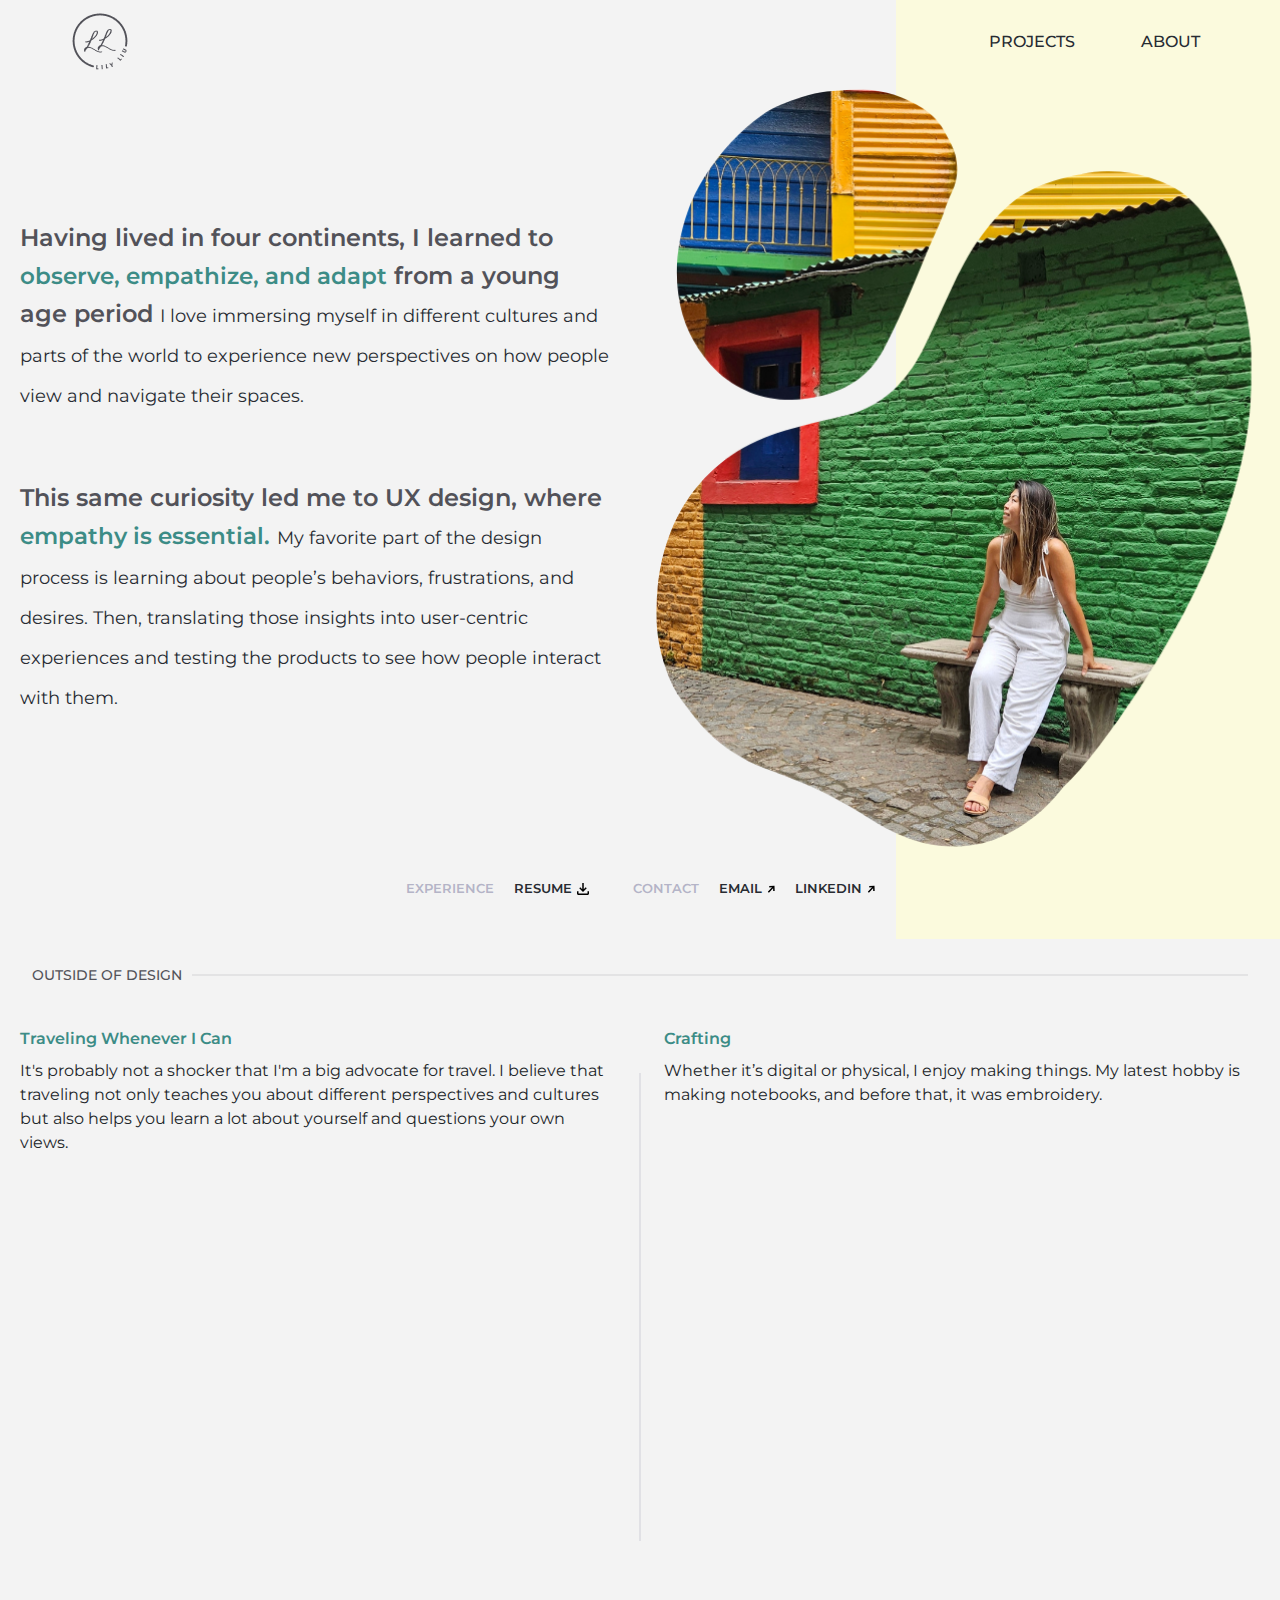
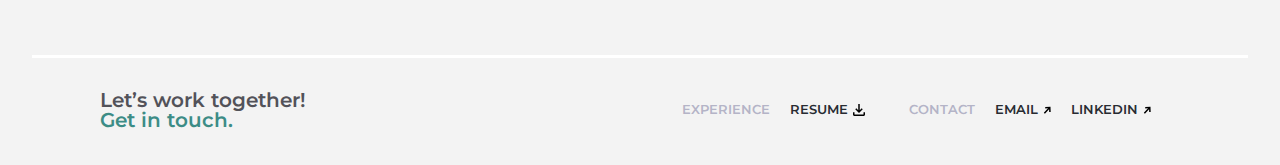
==== about.html @ 5bc1d9e1 "init" ====
<!DOCTYPE html>
<html lang="en">
<head>
    <meta charset="UTF-8">
    <meta name="viewport" content="width=device-width, initial-scale=1.0">
    <!-- bootstrap -->
    <link rel="stylesheet" href="css/bootstrap.min.css">
    <!-- font awesome -->
    <link rel="stylesheet" href="https://cdnjs.cloudflare.com/ajax/libs/font-awesome/6.5.1/css/all.min.css">
    <!-- magnific popup -->
     <link rel="stylesheet" href="css/magnific-popup.css">
     <!-- animate css -->
     <link rel="stylesheet" href="css/animate.min.css">
    <!-- custom css -->
    <link rel="stylesheet" href="css/custom.css">
    <!-- media query css -->
    <link rel="stylesheet" href="css/media.css">
    <title>Savana - About Me</title>
</head>
<body>
    <!-- header -->
   <header id="abhd">
    <!-- navbar -->
    <nav class="navbar navbar-expand-md">
     <div class="container">
       <a class="navbar-brand" href="index.html"><img src="imgs/logo.png" alt="logo"></a>
       <button class="navbar-toggler" type="button" data-bs-toggle="collapse" data-bs-target="#navbarSupportedContent" aria-controls="navbarSupportedContent" aria-expanded="false" aria-label="Toggle navigation">
        <div id="nav-icon1">
          <span></span>
          <span></span>
          <span></span>
      </div>
       </button>
       <div class="collapse navbar-collapse" id="navbarSupportedContent">
         <ul class="navbar-nav">
           <li class="nav-item">
             <a class="nav-link" href="index.html">projects</a>
           </li>
           <li class="nav-item">
             <a class="nav-link" href="about.html">About</a>
           </li>
         </ul>
       </div>
     </div>
   </nav>
  <!-- end navbar -->

  <!-- about banner -->
   <div class="about-banner">
      <div class="container-fluid">
        <div class="row">
          <div class="col-md-6 order-lg-last order-md-last">
            <div class="content">
                <img src="imgs/about/1.png" alt="" class="wow animate__backInRight" data-wow-duration="2s">
            </div>
        </div>
            <div class="col-md-6 order-lg-first order-md-first">
                <div class="content">
                    <div class="box">
                        <h5>Having lived in four continents, I learned to <span style="color: rgba(60, 140, 134, 1);">observe, empathize, and adapt</span> from a young age period <small>I love immersing myself in different cultures and parts of the world to experience new perspectives on how people view and navigate their spaces.</small></h5>
                    </div>
                    <div class="box">
                        <h5>This same curiosity led me to UX design, where <span>empathy is essential.</span> <small>My favorite part of the design process is learning about people’s behaviors, frustrations, and desires. Then, translating those insights into user-centric experiences and testing the products to see how people interact with them.</small></h5>
                    </div>
                </div>
            </div>
          </div>
      </div>
   </div>
  <!-- end about banner -->
  <ul class="menu-bottom">
    <li class="li"><a href="#">experience</a></li>
    <li class="li"> <a href="resume/Resume.pdf" download=""> resume <img src="imgs/home/icon.svg" alt=""></a></li>
    <li class="li"><a href="#">contact</a></li>
    <li class="li"><a href="mailto:designsbylilyliu@gmail.com">email <img class="icon2" src="imgs/home/icon2.svg" alt=""></a></li>
    <li class="li"><a href="https://www.linkedin.com/in/lily-liu-45ab15120/">linkedin <img class="icon2" src="imgs/home/icon2.svg" alt=""></a></li>
  </ul>
</header>
<!-- end header -->



 <!-- headline -->
 <div class="headline">
    <div class="container-fluid">
        <div class="content">
          <h5>OUTSIDE OF DESIGN</h5>
          <hr>
        </div>
    </div>
   </div>
  <!-- end headline -->

  <!-- outside -->
   <section class="outside">
    <span class="line"></span>
    <div class="container-fluid">
        <div class="row gx-5">
            <div class="col-md-6">
                <!-- content -->
                <div class="content">
                   <p><span>Traveling Whenever I Can</span> It's probably not a shocker that I'm a big advocate for travel. I believe that traveling not only teaches you about different perspectives and cultures but also helps you learn a lot about yourself and questions your own views. </p>
                   <div class="row g-0">
                    <div class="col-6">
                       <img src="imgs/about/2.png" alt="" class="wow animate__zoomIn" data-wow-duration="2.5s"> 
                    </div>
                    <div class="col-6">
                        <img src="imgs/about/3.png" alt="" class="wow animate__zoomIn" data-wow-duration="2.7s">
                        <img src="imgs/about/4.png" alt="" class="wow animate__zoomIn" data-wow-duration="2.9s">
                    </div>
                   </div>
                </div>
                <!-- end content -->
            </div>
            <div class="col-md-6">
                <!-- content -->
                <div class="content">
                    <p><span>Crafting</span> Whether it’s digital or physical, I enjoy making things. My latest hobby is making notebooks, and before that, it was embroidery. </p>
                    <div class="row g-0">
                     <div class="col-6">
                        <img src="imgs/about/5.png" alt="" class="wow animate__zoomIn" data-wow-duration="3.1s">
                     </div>
                     <div class="col-6">
                         <img src="imgs/about/6.png" alt="" class="wow animate__zoomIn" data-wow-duration="3.3s">
                     </div>
                    </div>
                 </div>
                 <!-- end content -->
            </div>
        </div>
    </div>
   </section>
  <!-- end outside -->

  <!-- footer -->
  <footer class="footer">
    <div class="container">
       <div class="row">
        <div class="col-lg-6 col-md-4 col-8">
           <!-- footer widget -->
            <div class="footer-widget">
               <h5>Let’s work together! <br> <a href="#">Get in touch.</a></h5>
            </div>
           <!-- end footer widget -->
        </div>
        <div class="col-lg-6 col-md-8 col-4">
          <!-- footer widget -->
          <ul class="menu-bottom">
            <li class="li"><a href="#">experience</a></li>
            <li class="li"> <a href="resume/Resume.pdf" download> resume <img src="imgs/home/icon.svg" alt=""></a></li>
            <li class="li"><a href="#">contact</a></li>
            <li class="li"><a href="mailto:designsbylilyliu@gmail.com">email <img class="icon2" src="imgs/home/icon2.svg" alt=""></a></li>
            <li class="li"><a href="https://www.linkedin.com/in/lily-liu-45ab15120/">linkedin <img class="icon2" src="imgs/home/icon2.svg" alt=""></a></li>
          </ul>
          <!-- end footer widget -->
        </div>
       </div>
    </div>
   </footer>
  <!-- end footer -->
 


<!-- jquery -->
<script src="js/jquery.min.js"></script>
<!-- bootstrap js -->
<script src="js/bootstrap.bundle.min.js"></script>
<!-- magnific popup -->
 <script src="js/magnific-popup.js"></script>
 <!-- wow js -->
  <script src="js/wow.js"></script>
<!-- custom js -->
<script src="js/custom.js"></script>    
</body>
</html>
---- css/custom.css ----
@import url('https://fonts.googleapis.com/css2?family=Montserrat:ital,wght@0,100..900;1,100..900&display=swap');


/* css vars */
:root{
    --primary-color: #272B32;
    --secondery-text: #525259;
    --primary-heading-color : #3C8C86;
    --dark-color: #000;
    --pure-white: #fff;
}

body{
    font-family: "Montserrat", sans-serif;
    background: #F3F3F3;
}
section{
    position: relative;
}
img{
    max-width: 100%;
    height: auto;
}
ul{
    list-style: none;
    padding: 0;
    margin: 0;
}
button{
    outline: none;
}
input:focus,
button:focus{
    box-shadow: none !important;
    outline: none !important;
}
.container{
    max-width: 1160px;
}

.container-fluid{
    max-width: 95%;
    padding: 0 20px !important;
}







/* header */
.header {
    position: relative;
    overflow: hidden;
    background: #FBF9DD;
    padding: 15px 0;
    z-index: 2;
}
.header::before{
    content: '';
    position: absolute;
    top: 0;
    right: 0;
    width: 100%;
    max-width: 77%;
    height: 100%;
    background: url('../imgs/home/banner-bg.png');
    background-size: contain;
    background-repeat: repeat;
    z-index: -2;
}
.fixed-top {
    background: #F3F3F3;
    transition: linear .5s;
    padding: 0;
    box-shadow: 0px 0px 10px #00000060;
}
.navbar-nav {
    margin-left: auto;
    margin-right: inherit !important;
}
.nav-item {
    padding-left: 50px;
}
.nav-link {
    text-transform: uppercase;
    font-size: 16px;
    font-weight: 500;
    color: var(--primary-color);
    transition: linear .3s;
}
.nav-link:hover{
    transform: scale(1.1);
    color: #3C8C86;
}
.fixed-top .nav-link {
    font-size: 18px;
}
/* end header */



/* banner */
.banner {
    padding: 45px 0;
    padding-bottom: 10px;
}
.banner .row{
    align-items: center;
}
.banner .content {
    margin: 20px 0;
}
.banner .content h3 {
    font-size: 40px;
    font-weight: 900;
    color: #6D6D78;
    letter-spacing: 4px;
    line-height: 62px;
    word-spacing: 0px;
    margin: 0;
    padding-left: 2em;
}
.banner .content h3 span {
    color: #3C8C86;
  }

.menu-bottom {
    display: flex;
    justify-content: center;
    margin-top: 4.5em;
}
.menu-bottom li {
    margin: 10px;
}
.menu-bottom li:nth-child(3){
    padding-left: 1.5em;
}
.menu-bottom li a {
    font-size: 13px;
    text-transform: uppercase;
    color: var(--primary-color);
    font-weight: 600;
    text-decoration: none;
    display: flex;
    align-items: center;
    transition: linear .3s;
}
.menu-bottom li a:hover{
    transform: scale(1.1);
}
.menu-bottom li:first-child a,
.menu-bottom li:nth-child(3) a{
    color: #B4B4C7;
}
.menu-bottom li img{
    width: 12px;
    margin-left: 5px;
}
.menu-bottom li a .icon2{
    width: 8px;
}
/* end banner */


/* headline */
.headline {
    background: #F3F3F3;
    padding-top: 24px;
}
.headline .container-fluid {
    position: relative;
    max-width: 95%;
    padding: 0 !important;
    z-index: 2;
}
.headline h5 {
    font-size: 14px;
    text-transform: uppercase;
    color: #525259;
    font-weight: 500;
    margin: 0;
    background: #F3F3F3;
    display: inline-block;
    padding-right: 10px;
}
.headline hr {
    position: absolute;
    top: 11px;
    left: 0;
    width: 100%;
    height: 2px;
    z-index: -2;
    border: none;
    background: #B3B3B6;
    padding: 0;
    margin: 0;
}



/* widget home */
.home_widgets {
    background: #F3F3F3;
    padding: 0;
}
.wrapper {
    width: 100%;
    max-width: 960px;
    margin: auto;
}
.home_widgets .widget_single {
    background: var(--pure-white);
    border-radius: 10px;
    overflow: hidden;
    margin: 20px 0;
    border: 1px solid #1d1c1c45;
  }
.home_widgets .widget_single .row{
    align-items: center;
}
.home_widgets .widget_single .thubmnail {
    max-width: 100%;
    overflow: hidden;
}
.home_widgets .widget_single .thubmnail img {
    transition: linear .4s;
    width: 100%;
}
.home_widgets .widget_single .thubmnail img:hover{
    transform: scale(1.1);
}
.home_widgets .widget_single .content {
    padding: 20px;
}
.home_widgets .widget_single .content h3 {
    font-size: 24px;
    color: #525259;
    font-weight: 500;
}
.home_widgets .widget_single .content ul {
    display: flex;
    align-items: center;
    margin-bottom: 10px;
}
.home_widgets .widget_single .content ul li a {
    background: #D5E5E3;
    margin-right: 7px;
    padding: 3px 12px;
    display: block;
    text-decoration: none;
    font-size: 12px;
    color: #6D6D78;
    font-weight: 500;
    text-transform: uppercase;
    border-radius: 15px;
    cursor: auto;
    transition: .3s;
}

.home_widgets .widget_single .content p {
    font-size: 14pt;
    line-height: 24px;
    color: var(--primary-color);
    word-spacing: 3px;
    margin-bottom: 24px;
}
.home_widgets .widget_single .widget_btn {
    font-size: 12px;
    text-transform: uppercase;
    color: var(--secondery-text);
    text-decoration: none;
    font-weight: 500;
    transition: .3s;
}
.home_widgets .widget_single .widget_btn:hover{
    transform: scale(1.1);
    color: #3C8C86;
}
/* end widget home */



/* testimonials */
.testimonials {
    background: #F3F3F3;
    padding: 10px 0;
}
.testimonials .line {
    position: absolute;
    top: 48%;
    left: 49.5%;
    transform: translate(-50%,-50%);
    width: 1px;
    height: 70%;
    background: #CFCFD8;
}
.testimonials .content {
    margin: 20px 0;
}
.testimonials .content p {
    font-size: 17px;
    line-height: 28px;
    color: var(--primary-color);
}
.testimonials .brand {
    display: flex;
    align-items: center;
}
.testimonials .brand img {
    width: 50px;
}
.testimonials .brand h6 {
    margin: 0;
    font-size: 12px;
    font-weight: 700;
    color: #15202B;
    padding-left: 10px;
}
/* end testimonials */



/* footer */
.footer {
    position: relative;
    background: #F3F3F3;
    z-index: 2;
}
.footer::before{
    content: '';
    position: absolute;
    top: 0;
    left: 50%;
    transform: translateX(-50%);
    width: 100%;
    max-width: 95%;
    height: 3px;
    background-color: var(--pure-white);
    z-index: -2;
}
.footer .container {
    padding: 20px 40px;
}
.footer .row {
    align-items: center;
}
.footer .footer-widget {
    margin: 15px 0;
}
.footer h5 {
    margin: 0;
    color: var(--secondery-text);
    font-size: 20px;
    line-height: 20px;
    font-weight: 600;
}
.footer h5 a {
    text-decoration: none;
    color: var(--primary-heading-color);
}
.footer .menu-bottom{
    margin-top: 0;
}
/* end footer */





/* battle hero */
.battle_hero {
    overflow: hidden;
    background: #FCFCFC;
}
.battle_hero .row {
    align-items: center;
}
.battle_hero .thumbnail {
    overflow: hidden;
}
.battle_hero .thumbnail img {
    width: 100%;
    transition: linear .3s;
}
.battle_hero .content {
    padding: 24px;
}
.battle_hero .content h4 {
    font-size: 28px;
    font-weight: 500;
    color: #525259;
    margin-bottom: 20px;
}
.battle_hero .content p {
    font-size: 14pt;
    color: #272B32;
    line-height: 18pt;
    margin-bottom: 7px;
}
.battle_hero .content span {
    font-size: 12px;
    line-height: 16px !important;
    display: block;
    font-style: italic;
    color: #525259;
}
.battle_hero .content h6 {
    font-size: 12px;
    color: #525259;
    margin-top: 20px;
    font-weight: 400;
}
.battle_hero .content ul {
    display: flex;
}
.battle_hero .content ul li {
    background: #D5E5E3;
    margin-right: 7px;
    padding: 3px 12px;
    display: block;
    text-decoration: none;
    font-size: 11px;
    color: #6D6D78;
    font-weight: 500;
    text-transform: uppercase;
    border-radius: 15px;
    transition: .3s;
}
.f-right{
    float: right;
}
.battle_hero .content .buttons {
    margin-top: 40px;
    max-width: 250px;
    text-align: center;
}
.battle_hero .content .buttons .btn-primary {
    background: #3C8C86;
    border: 2px solid #3C8C86;
    color: #fff;
    font-size: 16px;
    text-decoration: none;
    text-transform: capitalize;
    width: 100%;
    display: block;
    height: 40px;
    text-align: center;
    line-height: 39px;
    border-radius: 20px;
    box-shadow: 0px 0px 5px rgba(0, 0, 0, 0.48);
    margin-bottom: 13px;
    transition: .4s;
  }
  .battle_hero .content .buttons .btn-primary:hover{
    color: #000;
    background: #D5E1DC;
    border: 2px solid #3B8982;
  }
  .battle_hero .content .buttons .btn-sec {
    font-size: 12px;
    color: rgb(60, 140, 134);
    font-weight: 500;
    transition: .3s;
  }
  .battle_hero .content .buttons .btn-sec:hover{
    color: #000;
  }
/* end battle hero */



.project-chart {
    padding: 40px 0;
}
.project-chart img {
    width: 100%;
}

.sdpod {
    width: 100%;
    margin-top: -50px;
}



/* project goals */
.project_goals {
    padding-bottom: 0px;
}
.project_goals h4 {
    font-size: 14px;
    color: var(--secondery-text);
    font-weight: 500;
    text-transform: uppercase;
    margin-bottom: 2em;
}
.project_goals .content {
    margin: 20px 0;
    position: relative;
}
.project_goals .content h1 {
    position: absolute;
    font-size: 96px;
    color: rgba(254, 252, 213, 0.5);
    font-weight: 700;
    z-index: -2;
    top: -5px;
    line-height: 23px;
}
.project_goals .content h5 {
    font-size: 16px;
    font-weight: 500;
    color: rgb(60, 140, 134);
}
.project_goals .content p {
    line-height: 24px;
    color: #525259;
    font-size: 16px;
}
/* end project goals */



/* discovery */
.discovery {
    padding: 0;
    padding-bottom: 0;
}
.discovery .container-fluid {
    max-width: 1350px;
}
.discovery .row {
    align-items: center;
}
.discovery .content {
    margin: 15px 0;
}
.discovery .content p {
    font-size: 16px;
    line-height: 24px;
    color: rgb(39, 43, 50);
    margin-bottom: 12px;
}
.discovery .content p span {
    display: block;
    color: rgb(60, 140, 134);
    margin-bottom: 5px;
}
/* end discovery */



/* design features */
.design-features {
    padding: 24px 0;
}
.design-features .container-fluid {
    max-width: 1350px;
}
.design-features .row {
    align-items: center;
}
.design-features .content{
    position: relative;
}
.design-features .content h1 {
    position: absolute;
    font-size: 96px;
    color: rgba(254, 252, 213, 0.5);
    font-weight: 700;
    z-index: -2;
    top: -5px;
    line-height: 23px;
}
.design-features p {
    font-size: 16px;
    line-height: 24px;
    color: #525259;
}
.design-features .content p span {
    display: block;
    color: rgb(60, 140, 134);
    margin-bottom: 5px;
}
.design-features .thumbnail {
    overflow: hidden;
    position: relative;
}
.design-features .thumbnail .row{
    align-items: flex-start;
}
.design-features .thumbnail img{
    width: 100%;
}

/* end design features */



/* flow logic */
.flow-logic {
    padding: 24px 0;
}
.flow-logic .container-fluid {
    max-width: 95%;
}
.flow-logic .content .box {
    max-width: 1350px;
    margin: auto;
}
.flow-logic .content p span {
    display: block;
    color: rgb(60, 140, 134);
    margin-bottom: 5px;
}
.flow-logic .content ol {
    padding: 0;
      padding-left: 0px;
    margin: 0;
    padding-left: 20px;
    max-width: 952px;
}
.flow-logic .content ol li {
    margin-top: 10px;
}
.flow-gallery {
    padding-top: 30px;
}
.flow-logic .content .image img {
    width: 100%;
}
/* end flow logic */







.dfk12 {
    width: 100%;
    margin-top: -15px;
}

.ch-content {
    padding: 24px 0;
}
.ch-content .container-fluid {
    max-width: 95%;
}
.ch-content p span {
    display: block;
    color: rgb(60, 140, 134);
}
.ch-gallery .content ol {
    padding-left: 45px;
}
.ch-content ol li {
    font-size: 15px;
    margin: 10px 0;
}
.ch-gallery .content p {
    padding: 0px 30px;
    font-size: 15px;
}


.outcome {
    padding-top: 30px;
}
.outcome .container-fluid {
    max-width: 95%;
}




.more-projects {
    padding: 24px 0;
    padding-top: 0;
}
.more-projects .custom-col {
    width: 38%;
}
.more-projects .container-fluid {
    max-width: 95%;
}
.more-projects .content {
    margin: 20px 0;
    background: #fff;
    border-radius: 10px;
    border: 1px solid #cecece;
    display: flex;
    align-items: center;
    gap: 20px;
    justify-content: space-around;
  }
  .more-projects .content .text-content {
    width: 60%;
    padding: 12px;
      padding-left: 12px;
    padding-left: 0;
 }
.more-projects .content .thumbnail {
    overflow: hidden;
}
.more-projects .content .thumbnail img {
    transition: linear .4s;
    width: 100%;
}
.more-projects .content .thumbnail:hover img{
    transform: scale(1.1);
}
.more-projects .content .content {
    margin: 0;
    border: none;
    padding: 10px;
}
.more-projects .content h6 {
    font-size: 14px;
    color: rgb(39, 43, 50);
    font-weight: 400;
}
.more-projects .content ul {
    overflow: hidden;
    margin-bottom: 10px;
}
.more-projects .content ul li {
    float: left;
    background: rgb(213, 229, 227);
    margin: 3px;
    padding: 3px 12px;
    display: block;
    text-decoration: none;
    font-size: 9px;
    color: rgb(109, 109, 120);
    font-weight: 400;
    text-transform: uppercase;
    border-radius: 15px;
    transition: 0.3s;
}

.more-projects .content a {
    text-decoration: none;
    font-size: 10px;
    text-transform: uppercase;
    color: rgb(82, 82, 89);
    font-weight: 500;
    transition: .3s;
}
.more-projects .content a:hover{
    color: var(--primary-heading-color);
}



.dream-team {
    padding: 40px 0;
}
.dream-team .container-fluid {
    max-width: 1350px;
}
.dream-team .row {
    align-items: center;
}
.dream-team .content {
    margin: 20px 0;
}
.dream-team p {
    margin-bottom: 5px;
    color: rgb(39, 43, 50);
    font-weight: 400;
}




.timeline {
    margin-top: 20px;
}
.timeline p {
    font-size: 12px !important;
    margin-bottom: 0px !important;
    color: rgb(82, 82, 89) !important;
}
.timeline h6 {
    margin-top: 0 !important;
    margin-bottom: 0 !important;
    font-weight: 600;
    letter-spacing: 1px;
}


#bravo-pgoals{
    padding-top: 24px;
}
#bravo-dis{
    padding-top: 24px;
}



.user-arch {
    padding-bottom: 0px;
}
.user-arch p {
    max-width: 1325px;
    margin: auto;
    padding-bottom: 30px;
    line-height: 17px;
    border-top: 2px solid rgb(207, 207, 216);
    padding-top: 20px;
  }
.user-arch p span {
    display: block;
    color: rgb(60, 140, 134);
    margin-bottom: 5px;
}
.user-arch .content {
    margin: 20px 0;
    padding-top: 4em;
}
.user-arch .content .box {
    background: #fff;
    padding: 40px;
    border-radius: 15px;
    position: relative;
    box-shadow: 0px 0px 10px rgba(0, 0, 0, 0.15);
    height: 35em;
}
.user-arch .content img {
    position: absolute;
    top: -5em;
    left: 50%;
    transform: translateX(-50%);
}
.user-arch .content h5 {
    text-align: center;
    padding-top: 4.5em;
    font-size: 20px;
    font-weight: 600;
    color: rgb(89, 90, 89);
    padding-bottom: 1.5em;
}
.user-arch .content h6 {
    font-size: 14px;
    font-weight: 700;
    color: rgb(109, 109, 120);
    text-transform: uppercase;
}
.user-arch .content ul li {
    position: relative;
    font-size: 14px;
    font-weight: 400;
    color: rgb(39, 43, 50);
    margin: 6px 0;
    padding-left: 25px;
}

.user-arch .content ul li::before {
    content: '';
  
    position: absolute;
  
    top: 10px;
  
    left: 14px;
  
    width: 5px;
  
    height: 1px;
  
    background: rgb(39, 43, 50);
  
}

.designs {
    padding: 30px 0;
    padding-bottom: 0;
}
.designs .wrapper {
    max-width: 1350px;
    margin-bottom: 25px;
}

.utesting {
    padding: 30px 0;
    padding-bottom: 0;
}
.utesting .container-fluid {
    max-width: 1350px;
}
.utesting .row{
    align-items: center;
}
.utesting .text-content {
    margin: 20px 0;
}
.utesting p {
    color: rgb(39, 43, 50);
    font-weight: 400;
    margin-bottom: 5px;
}
.utesting p span {
    display: block;
    margin-bottom: 10px;
    color: rgb(60, 140, 134);
}
.utesting .box-content ol li {
    margin: 5px 0;
}
.utesting .text-content ul {
    list-style: disc;
    padding-left: 20px;
}
.utesting .text-content ul li {
    margin-top: 8px;
}
.utesting .text-content ul li ul {
    padding-left: 40px;
}




#abhd {
    position: relative;
    overflow: hidden;
    z-index: 2;
    background: #FBFADD;
    padding-bottom: 30px;
}
#abhd::before {
    content: '';
    position: absolute;
    top: 0;
    left: 0;
    width: 100%;
    max-width: 70%;
    height: 100%;
    background: #F3F3F3;
    z-index: -2;
}
.about-banner .container-fluid {
    max-width: 1350px;
}
.about-banner .row {
    align-items: center;
}
.about-banner .content .box {
    margin: 4em 0;
    padding-right: 1em;
}
.about-banner .content h5 {
    color: rgb(82, 82, 89);
    font-size: 24px;
    line-height: 38px;
    font-weight: 600;
}
.about-banner .content small {
    margin: 0;
    font-size: 18px;
    color: rgba(39, 43, 50, 1);
    font-weight: normal;
}
.about-banner .content .box p {
    font-size: 18px;
    line-height: 31px;
}
.about-banner .content h5 span {
    font-size: 23px;
    font-weight: 600;
    color: rgb(60, 140, 134);
}
#abhd .menu-bottom {
    margin-top: 1em;
}



.outside {
    padding: 20px 0;
}
.outside .container-fluid {
    max-width: 1350px;
}
.outside .line {
    position: absolute;
    top: 48%;
    left: 50%;
    transform: translate(-50%,-50%);
    width: 1px;
    height: 70%;
    background: #CFCFD8;
}
.outside .content {
    margin: 20px 0;
}
.outside .content p {
    min-height: 7em;
}
.outside .content p span {
    font-weight: 600;
    color: rgb(60, 140, 134);
    display: block;
    margin-bottom: .5em;
}
.outside .content img {
    width: 100%;
}

.frame.frame2 {
    transform: rotate(180deg);
    margin-bottom: -55px;
}
.flow-gallery .image {
    margin: 0 -20px;
  }



/* menu toggle icon */
 /* Icon 1 */

 .navbar-toggler{
    border: none;
    outline: none;
    padding: 0;
 }
 #nav-icon1, #nav-icon2, #nav-icon3, #nav-icon4 {
    width: 43px;
    height: 30px;
    position: relative;
    margin: auto;
    -webkit-transform: rotate(0deg);
    -moz-transform: rotate(0deg);
    -o-transform: rotate(0deg);
    transform: rotate(0deg);
    -webkit-transition: .5s ease-in-out;
    -moz-transition: .5s ease-in-out;
    -o-transition: .5s ease-in-out;
    transition: .5s ease-in-out;
    cursor: pointer;
}

#nav-icon1 span, #nav-icon3 span, #nav-icon4 span {
    display: block;
    position: absolute;
    height: 5px;
    width: 100%;
    background: #515158;
    border-radius: 9px;
    opacity: 1;
    left: 0;
    -webkit-transform: rotate(0deg);
    -moz-transform: rotate(0deg);
    -o-transform: rotate(0deg);
    transform: rotate(0deg);
    -webkit-transition: .25s ease-in-out;
    -moz-transition: .25s ease-in-out;
    -o-transition: .25s ease-in-out;
    transition: .25s ease-in-out;
}

 #nav-icon1 span:nth-child(1) {
     top: 0px;
 }

 #nav-icon1 span:nth-child(2) {
     top: 12px;
     width: 85%;
 }

 #nav-icon1 span:nth-child(3) {
     top: 25px;
     width: 70%;
 }

 #nav-icon1.open span:nth-child(1) {
     top: 18px;
     -webkit-transform: rotate(135deg);
     -moz-transform: rotate(135deg);
     -o-transform: rotate(135deg);
     transform: rotate(135deg);
     width: 100%;
 }

 #nav-icon1.open span:nth-child(2) {
     opacity: 0;
     left: -60px;
     width: 100%;
 }

 #nav-icon1.open span:nth-child(3) {
     top: 18px;
     -webkit-transform: rotate(-135deg);
     -moz-transform: rotate(-135deg);
     -o-transform: rotate(-135deg);
     transform: rotate(-135deg);
     width: 100%;
 }
---- css/media.css ----
/* home page */

@media (max-width: 1350px) { 
    .battle_hero .content ul li{
        font-size: 10px;
    }
    .more-projects .content h6{
        font-size: 11px;
    }
    .more-projects .content ul li {
        margin: 3px 2px;
        padding: 3px 5px;
        font-size: 7px;
    }
    .more-projects .content a{
        font-size: 8px;
    }
    .more-projects .content ul{
        margin-bottom: 0;
    }
    .more-projects .row{
        align-items: center;
    }
    .battle_hero .content h4 {
        font-size: 20px;
        margin-bottom: 8px;
      }
      .battle_hero .content p {
        font-size: 13px !important;
        line-height: normal !important;
        margin-bottom: 4px;
      }
      .battle_hero .content h6{
        margin-top: 5px;
      }
      .battle_hero .content .buttons .btn-primary {
        font-size: 14px;
        height: 36px;
        line-height: 29px;
        margin-bottom: 6px;
      }
      .flow-gallery .image {
        margin: 0 -13px;
      }
      .outside .content p {
        min-height: auto;
        height: 10rem;
      }
      .more-projects .content{
        height: 110px;
      }
      .more-projects .content .content{
        height: auto;
      }
      .user-arch .content .box{
        height: 38em;
      }
 }
 @media (max-width: 1160px) {
    .battle_hero .content p {
      font-size: 10px !important;
      line-height: normal !important;
      margin-bottom: 4px;
    }
    .battle_hero .content span {
        font-size: 9px;
        line-height: 11px !important;
    }
    .user-arch .content .box {
        height: 41em;
    }
  }
  @media (max-width: 1020px) {
    .user-arch .content .box {
      height: 45em;
    }
  }
@media (max-width: 991.98px) {
    .banner .content h3{
        font-size: 32px;
        line-height: 40px;
        padding-left: 0;
    }
    .flow-gallery .image {
        margin: 0 -1px;
      }
    .wrapper{
        padding-left: 30px;
        padding-right: 30px;
    }
    .battle_hero .content h4 {
        font-size: 28px;
        font-weight: 500;
        color: #525259;
        margin-bottom: 20px;
      }
      .battle_hero .content p {
        font-size: 14px !important;
        line-height: 18px !important;
        margin-bottom: 7px;
      }
      .battle_hero .content span {
        font-size: 13px;
        line-height: 11px !important;
      }
      .battle_hero .content ul li {
        font-size: 13px;
        padding: 5px 10px;
      }
      .battle_hero .content ul{
        margin-top: 10px;
      }
      .battle_hero .content .buttons {
        margin: auto;
        margin-top: 24px;
      }
      .home_widgets .widget_single .content h3{
        font-size: 18px;
      }
      .home_widgets .widget_single .content p {
        font-size: 10pt;
        line-height: 16px;
        margin-bottom: 5px;
      }
      .battle_hero .content h4{
        font-size: 28px;
      }
      .battle_hero .content{
        font-size: 16px !important; 
      }
      .battle_hero .content ul li {
        font-size: 13px !important;
        padding: 5px 10px !important;
      }
      .more-projects .custom-col {
        width: 50%;
      }
}
@media (max-width: 767.98px) {
    .header::before {
        max-width: 100%;
        height: 50%;
        top: inherit;
        bottom: 0;
    }
    .menu-bottom{
        display: none;
    }
    .banner{
        padding: 30px 0;
        text-align: center;
    }
    .banner .content h3{
        text-align: left;
    }
    .home_widgets .widget_single .content{
        padding: 20px;
    }
    .testimonials .content p{
        font-size: 14px;
        line-height: 20px;
    }
    .testimonials .brand h6{
        font-size: 9px;
    }
    .testimonials .line{
        display: none;
    }
    .footer .menu-bottom{
        float: right;
    }
    .footer h5{
        text-align: left;
    }
    .footer .footer-widget{
        padding: 0 20px;
    }
    .project_goals .content h1{
        font-size: 50px;
    }
    .home_widgets .widget_single .content h3 {
        font-size: 24px;
    }
    .home_widgets .widget_single .content p {
        font-size: 14pt;
        line-height: 24px;
    }
    .outside .content p {
        min-height: auto;
        height: auto;
      }
 }
@media (max-width: 575.98px) { 
    .frame.frame2{
        display: none;
    }
    .banner .content h3{
        text-align: left;
        line-height: 38px;
    }
    .menu-bottom{
        display: none;
    }
    .headline{
        padding-top: 20px;
    }
    .home_widgets .widget_single{
        display: block;
    }
    .home_widgets .widget_single .thubmnail{
        max-width: 100%;
    }
    .home_widgets .widget_single .content {
        padding: 20px;
        text-align: left;
    }
    .home_widgets .widget_single .content ul{
        justify-content: left;
    }
    .home_widgets{
        padding-bottom: 0;
    }
    .home_widgets .widget_single .content h3{
        font-size: 19px;
    }
    .home_widgets .widget_single .content p{
        font-size: 15px;
        line-height: 20px;
    }
    .home_widgets .widget_single .widget_btn{
        font-size: 10px;
    }
    .home_widgets .widget_single .content ul li a{
        font-size: 12px;
    }
    .g-5, .gy-5 {
        --bs-gutter-y: 0rem;
    }
    .testimonials{
        padding-top: 0;
    }
    .testimonials .line{
        display: none;
    }
    .footer .container{
        padding: 20px;
    }
    .footer .menu-bottom{
        display: block;
        
    }
    .footer .menu-bottom li:first-child,
    .footer .menu-bottom li:nth-child(2),
    .footer .menu-bottom li:nth-child(3){
        display: none;
    }
    .footer h5{
        text-align: left;
    }
    .battle_hero .content ul li {
        font-size: 7px !important;
        padding: 4px !important;
    }
 }

 @media (max-width: 460px) { 
    .banner .content h3 {
        font-size: 23px;
        line-height: normal;
        letter-spacing: 2px;
    }
    .menu-bottom{
        margin-top: .5em;
    }
    .menu-bottom li a{
        font-size: 10px;
    }
    .menu-bottom li {
        margin: 5px ;
    }
    .menu-bottom li:nth-child(3) {
        padding-left: 0;
    }
  }

/* end home page */


/* battled page */
@media (max-width: 1199.98px) {
    .battle_hero .content h4{
        font-size: 22px;
    }
    .battle_hero .content p{
        font-size: 13px;
        line-height: 18px;
    }
    .battle_hero .content ul li{
        font-size: 8px;
        padding: 5px;
    }
    .battle_hero .content{
        padding-top: 20px;
        padding-bottom: 20px;
    }
    .battled p, .flow-logic .content ol li, .ch-content ol li{
        font-size: 14px !important;
    }
    .more-projects .content{
        height: auto;
    }
    .more-projects .content{
        gap: 5px;
    }
    .more-projects .content h6 {
        font-size: 10px;
    }
    .more-projects .content ul li {
        margin: 3px 1px;
        padding: 3px 2px;
        font-size: 6px;
    }
 }
@media (max-width: 991.98px) {
    .user-arch .content .box{
        height: auto;
    }
    .more-projects .content {
        height: 122px;
    }
    .more-projects .content .content{
        height: auto;
    }
    .more-projects .content h6 {
        font-size: 10px;
        color: rgb(39, 43, 50);
        font-weight: 400;
    }
    .more-projects .content ul li {
        float: left;
        background: rgb(213, 229, 227);
        margin: 3px;
        padding: 2px 4px;
        display: block;
        text-decoration: none;
        font-size: 8px;
        color: rgb(109, 109, 120);
        font-weight: 400;
        text-transform: uppercase;
        border-radius: 15px;
        transition: 0.3s;
    }
    .more-projects .content a {
        text-decoration: none;
        font-size: 8px;
        text-transform: uppercase;
        color: rgb(82, 82, 89);
        font-weight: 500;
        transition: .3s;
    }
 }
@media (max-width: 767.98px) {
    .battle_hero .content{
        padding: 20px;
    }
    .more-projects .content {
        height: auto;
        display: block;
    }
    .more-projects .content .content{
        height: auto;
        min-height: auto;
    }
    .more-projects .content .text-content {
        padding: 10px 12px;
        height: 75px;
        width: 100%;
    }
    .more-projects .content a{
        display: none;
    }
    .outside .line{
        display: none;
    }
    .footer .menu-bottom{
        display: block !important;
    }
    .footer .menu-bottom li:first-child, .footer .menu-bottom li:nth-child(2), .footer .menu-bottom li:nth-child(3) {
        display: none;
    }
    #abhd::before {
        max-width: 100%;
        height: 50%;
        top: inherit;
        bottom: 0;
    }
    .dfk12{
        display: none;
    }
 }
@media (max-width: 575.98px) { 
    .more-projects .content .content{
        text-align: left;
    }
    .more-projects .content ul{
        justify-content: center;
    }
    .battle_hero .content .buttons{
        max-width: 100%;
    }
    .discovery, .design-features, .ch-content {
        padding: 20px 0;
    }
    .discovery .content p{
        margin-bottom: 10px;
    }
    .more-projects .container-fluid{
        max-width: 100%;
    }
    .more-projects .content h6{
        font-size: 10px;
        text-align: left;
    }
    .more-projects .content ul li{
        font-size: 6px;
        padding: 3px 5px;
    }
    .more-projects .content a{
        font-size: 8px;
    }
    .about-banner img {
        max-width: 90%;
        margin: auto;
        display: block;
    }
    .about-banner .content h5 {
        font-size: 17px;
        line-height: 25px;
    }
    .about-banner .content p, .about-banner .content p span{
        font-size: 14px;
    }
    #abhd{
        padding-bottom: 20px;
    }
    .about-banner .content .box{
        margin-bottom: 0;
        padding-right: 0;
    }
    .dfk12{
        display: none;
    }
    .more-projects .content h6{
        font-size: 10px;
    }
 }
/* end battled page */


@media (max-width: 370px) {
    .more-projects .content {
      height: 175px;
    }
    .more-projects .content .content{
        height: auto;
        padding-bottom: 0;
    }
  }




/* @media (max-width: 1199.98px) {  }
@media (max-width: 991.98px) { }
@media (max-width: 767.98px) { }
@media (max-width: 575.98px) {  }  */
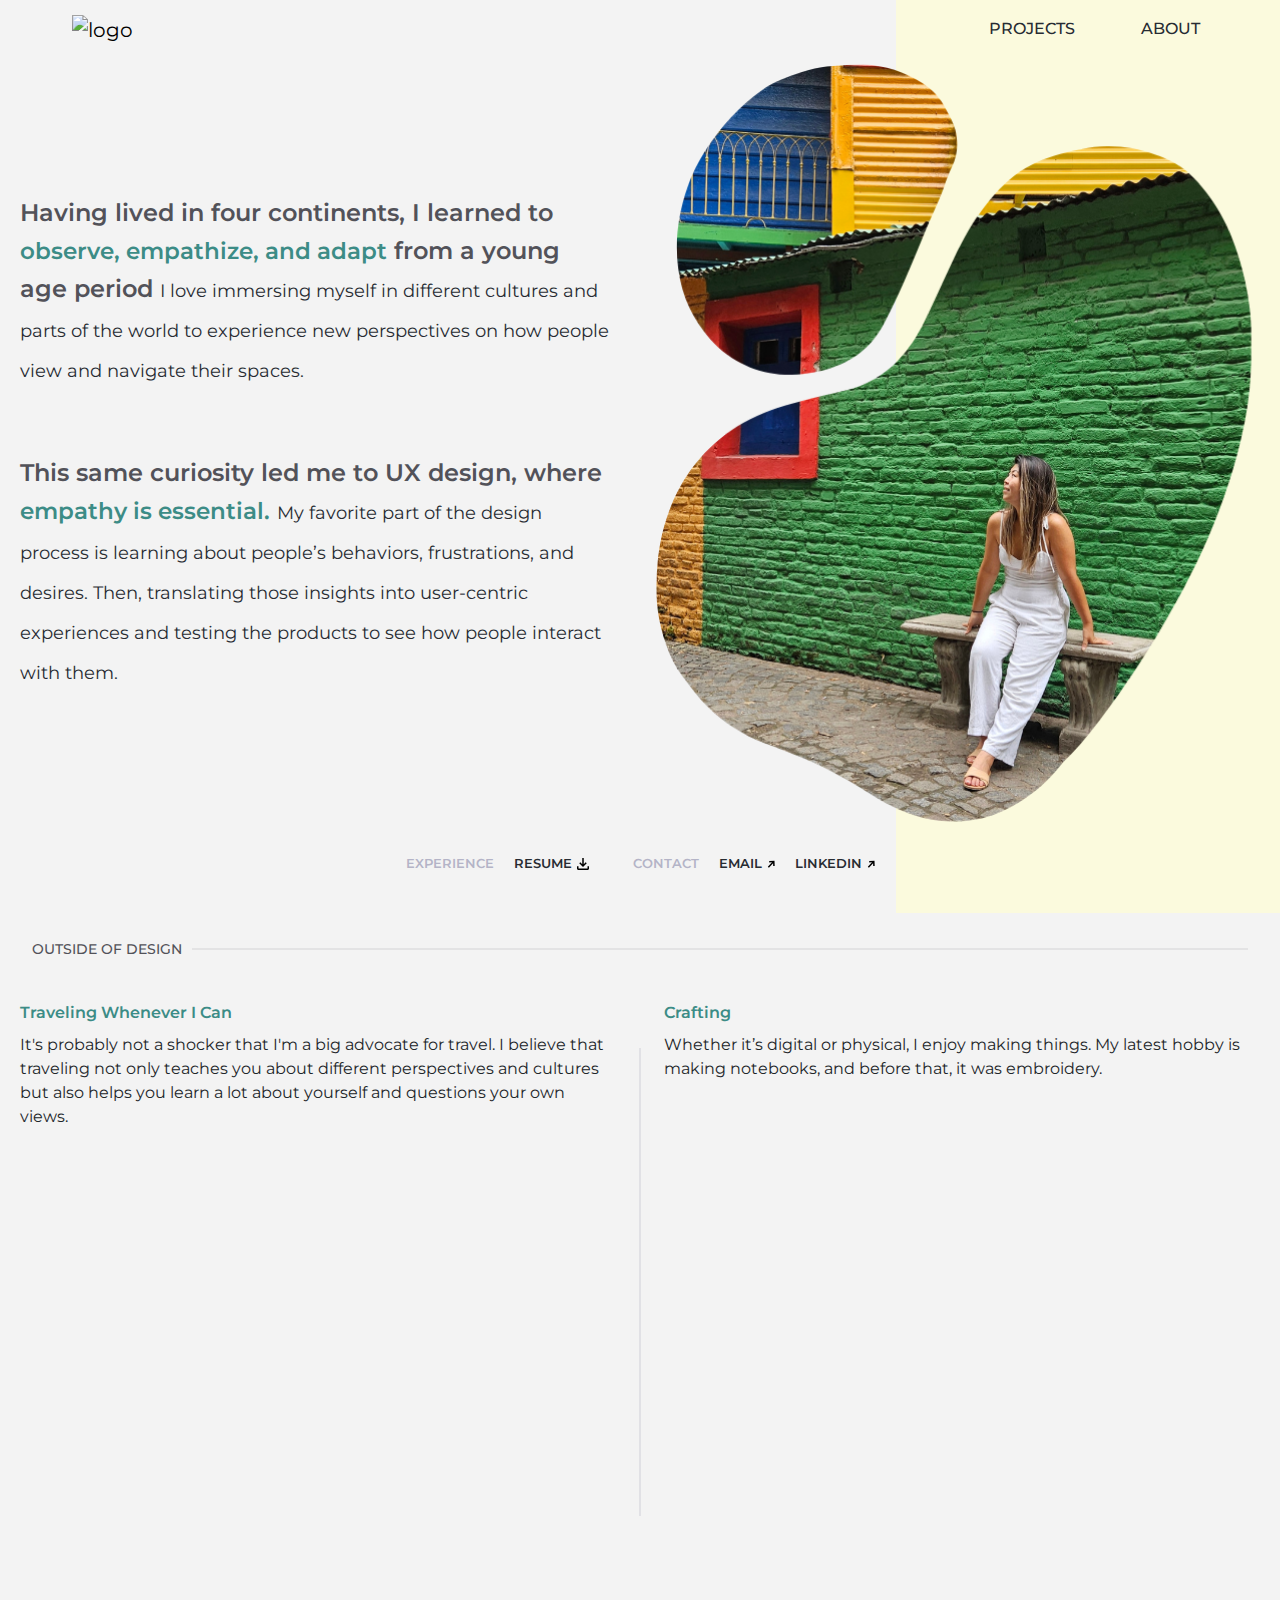
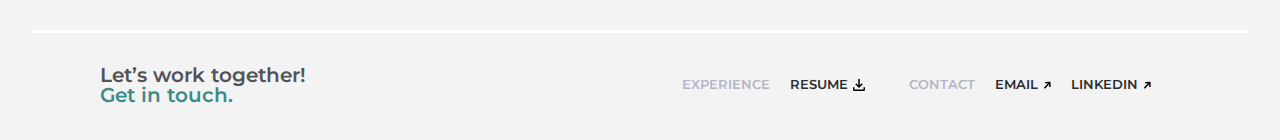
==== commit 4589cc22: "first batch of images in" ====
--- a/about.html
+++ b/about.html
@@ -1,147 +1,161 @@
 <!DOCTYPE html>
 <html lang="en">
+
 <head>
-    <meta charset="UTF-8">
-    <meta name="viewport" content="width=device-width, initial-scale=1.0">
-    <!-- bootstrap -->
-    <link rel="stylesheet" href="css/bootstrap.min.css">
-    <!-- font awesome -->
-    <link rel="stylesheet" href="https://cdnjs.cloudflare.com/ajax/libs/font-awesome/6.5.1/css/all.min.css">
-    <!-- magnific popup -->
-     <link rel="stylesheet" href="css/magnific-popup.css">
-     <!-- animate css -->
-     <link rel="stylesheet" href="css/animate.min.css">
-    <!-- custom css -->
-    <link rel="stylesheet" href="css/custom.css">
-    <!-- media query css -->
-    <link rel="stylesheet" href="css/media.css">
-    <title>Savana - About Me</title>
+  <meta charset="UTF-8">
+  <meta name="viewport" content="width=device-width, initial-scale=1.0">
+  <!-- bootstrap -->
+  <link rel="stylesheet" href="css/bootstrap.min.css">
+  <!-- font awesome -->
+  <link rel="stylesheet" href="https://cdnjs.cloudflare.com/ajax/libs/font-awesome/6.5.1/css/all.min.css">
+  <!-- magnific popup -->
+  <link rel="stylesheet" href="css/magnific-popup.css">
+  <!-- animate css -->
+  <link rel="stylesheet" href="css/animate.min.css">
+  <!-- custom css -->
+  <link rel="stylesheet" href="css/custom.css">
+  <!-- media query css -->
+  <link rel="stylesheet" href="css/media.css">
+  <title>Savana - About Me</title>
 </head>
+
 <body>
-    <!-- header -->
-   <header id="abhd">
+  <!-- header -->
+  <header id="abhd">
     <!-- navbar -->
     <nav class="navbar navbar-expand-md">
-     <div class="container">
-       <a class="navbar-brand" href="index.html"><img src="imgs/logo.png" alt="logo"></a>
-       <button class="navbar-toggler" type="button" data-bs-toggle="collapse" data-bs-target="#navbarSupportedContent" aria-controls="navbarSupportedContent" aria-expanded="false" aria-label="Toggle navigation">
-        <div id="nav-icon1">
-          <span></span>
-          <span></span>
-          <span></span>
+      <div class="container">
+        <a class="navbar-brand" href="index.html"><img src="imgs/logo.svg" alt="logo"></a>
+        <button class="navbar-toggler" type="button" data-bs-toggle="collapse" data-bs-target="#navbarSupportedContent"
+          aria-controls="navbarSupportedContent" aria-expanded="false" aria-label="Toggle navigation">
+          <div id="nav-icon1">
+            <span></span>
+            <span></span>
+            <span></span>
+          </div>
+        </button>
+        <div class="collapse navbar-collapse" id="navbarSupportedContent">
+          <ul class="navbar-nav">
+            <li class="nav-item">
+              <a class="nav-link" href="index.html">projects</a>
+            </li>
+            <li class="nav-item">
+              <a class="nav-link" href="about.html">About</a>
+            </li>
+          </ul>
+        </div>
       </div>
-       </button>
-       <div class="collapse navbar-collapse" id="navbarSupportedContent">
-         <ul class="navbar-nav">
-           <li class="nav-item">
-             <a class="nav-link" href="index.html">projects</a>
-           </li>
-           <li class="nav-item">
-             <a class="nav-link" href="about.html">About</a>
-           </li>
-         </ul>
-       </div>
-     </div>
-   </nav>
-  <!-- end navbar -->
+    </nav>
+    <!-- end navbar -->
 
-  <!-- about banner -->
-   <div class="about-banner">
+    <!-- about banner -->
+    <div class="about-banner">
       <div class="container-fluid">
         <div class="row">
           <div class="col-md-6 order-lg-last order-md-last">
             <div class="content">
-                <img src="imgs/about/1.png" alt="" class="wow animate__backInRight" data-wow-duration="2s">
-            </div>
-        </div>
-            <div class="col-md-6 order-lg-first order-md-first">
-                <div class="content">
-                    <div class="box">
-                        <h5>Having lived in four continents, I learned to <span style="color: rgba(60, 140, 134, 1);">observe, empathize, and adapt</span> from a young age period <small>I love immersing myself in different cultures and parts of the world to experience new perspectives on how people view and navigate their spaces.</small></h5>
-                    </div>
-                    <div class="box">
-                        <h5>This same curiosity led me to UX design, where <span>empathy is essential.</span> <small>My favorite part of the design process is learning about people’s behaviors, frustrations, and desires. Then, translating those insights into user-centric experiences and testing the products to see how people interact with them.</small></h5>
-                    </div>
-                </div>
+              <img src="imgs/about/1.png" alt="" class="wow animate__backInRight" data-wow-duration="2s">
             </div>
           </div>
+          <div class="col-md-6 order-lg-first order-md-first">
+            <div class="content">
+              <div class="box">
+                <h5>Having lived in four continents, I learned to <span style="color: rgba(60, 140, 134, 1);">observe,
+                    empathize, and adapt</span> from a young age period <small>I love immersing myself in different
+                    cultures and parts of the world to experience new perspectives on how people view and navigate their
+                    spaces.</small></h5>
+              </div>
+              <div class="box">
+                <h5>This same curiosity led me to UX design, where <span>empathy is essential.</span> <small>My favorite
+                    part of the design process is learning about people’s behaviors, frustrations, and desires. Then,
+                    translating those insights into user-centric experiences and testing the products to see how people
+                    interact with them.</small></h5>
+              </div>
+            </div>
+          </div>
+        </div>
       </div>
-   </div>
-  <!-- end about banner -->
-  <ul class="menu-bottom">
-    <li class="li"><a href="#">experience</a></li>
-    <li class="li"> <a href="resume/Resume.pdf" download=""> resume <img src="imgs/home/icon.svg" alt=""></a></li>
-    <li class="li"><a href="#">contact</a></li>
-    <li class="li"><a href="mailto:designsbylilyliu@gmail.com">email <img class="icon2" src="imgs/home/icon2.svg" alt=""></a></li>
-    <li class="li"><a href="https://www.linkedin.com/in/lily-liu-45ab15120/">linkedin <img class="icon2" src="imgs/home/icon2.svg" alt=""></a></li>
-  </ul>
-</header>
-<!-- end header -->
+    </div>
+    <!-- end about banner -->
+    <ul class="menu-bottom">
+      <li class="li"><a href="#">experience</a></li>
+      <li class="li"> <a href="resume/Resume.pdf" download=""> resume <img src="imgs/home/icon.svg" alt=""></a></li>
+      <li class="li"><a href="#">contact</a></li>
+      <li class="li"><a href="mailto:designsbylilyliu@gmail.com">email <img class="icon2" src="imgs/home/icon2.svg"
+            alt=""></a></li>
+      <li class="li"><a href="https://www.linkedin.com/in/lily-liu-45ab15120/">linkedin <img class="icon2"
+            src="imgs/home/icon2.svg" alt=""></a></li>
+    </ul>
+  </header>
+  <!-- end header -->
 
 
 
- <!-- headline -->
- <div class="headline">
+  <!-- headline -->
+  <div class="headline">
     <div class="container-fluid">
-        <div class="content">
-          <h5>OUTSIDE OF DESIGN</h5>
-          <hr>
-        </div>
+      <div class="content">
+        <h5>OUTSIDE OF DESIGN</h5>
+        <hr>
+      </div>
     </div>
-   </div>
+  </div>
   <!-- end headline -->
 
   <!-- outside -->
-   <section class="outside">
+  <section class="outside">
     <span class="line"></span>
     <div class="container-fluid">
-        <div class="row gx-5">
-            <div class="col-md-6">
-                <!-- content -->
-                <div class="content">
-                   <p><span>Traveling Whenever I Can</span> It's probably not a shocker that I'm a big advocate for travel. I believe that traveling not only teaches you about different perspectives and cultures but also helps you learn a lot about yourself and questions your own views. </p>
-                   <div class="row g-0">
-                    <div class="col-6">
-                       <img src="imgs/about/2.png" alt="" class="wow animate__zoomIn" data-wow-duration="2.5s"> 
-                    </div>
-                    <div class="col-6">
-                        <img src="imgs/about/3.png" alt="" class="wow animate__zoomIn" data-wow-duration="2.7s">
-                        <img src="imgs/about/4.png" alt="" class="wow animate__zoomIn" data-wow-duration="2.9s">
-                    </div>
-                   </div>
-                </div>
-                <!-- end content -->
+      <div class="row gx-5">
+        <div class="col-md-6">
+          <!-- content -->
+          <div class="content">
+            <p><span>Traveling Whenever I Can</span> It's probably not a shocker that I'm a big advocate for travel. I
+              believe that traveling not only teaches you about different perspectives and cultures but also helps you
+              learn a lot about yourself and questions your own views. </p>
+            <div class="row g-0">
+              <div class="col-6">
+                <img src="imgs/about/2.png" alt="" class="wow animate__zoomIn" data-wow-duration="2.5s">
+              </div>
+              <div class="col-6">
+                <img src="imgs/about/3.png" alt="" class="wow animate__zoomIn" data-wow-duration="2.7s">
+                <img src="imgs/about/4.png" alt="" class="wow animate__zoomIn" data-wow-duration="2.9s">
+              </div>
             </div>
-            <div class="col-md-6">
-                <!-- content -->
-                <div class="content">
-                    <p><span>Crafting</span> Whether it’s digital or physical, I enjoy making things. My latest hobby is making notebooks, and before that, it was embroidery. </p>
-                    <div class="row g-0">
-                     <div class="col-6">
-                        <img src="imgs/about/5.png" alt="" class="wow animate__zoomIn" data-wow-duration="3.1s">
-                     </div>
-                     <div class="col-6">
-                         <img src="imgs/about/6.png" alt="" class="wow animate__zoomIn" data-wow-duration="3.3s">
-                     </div>
-                    </div>
-                 </div>
-                 <!-- end content -->
+          </div>
+          <!-- end content -->
+        </div>
+        <div class="col-md-6">
+          <!-- content -->
+          <div class="content">
+            <p><span>Crafting</span> Whether it’s digital or physical, I enjoy making things. My latest hobby is making
+              notebooks, and before that, it was embroidery. </p>
+            <div class="row g-0">
+              <div class="col-6">
+                <img src="imgs/about/5.png" alt="" class="wow animate__zoomIn" data-wow-duration="3.1s">
+              </div>
+              <div class="col-6">
+                <img src="imgs/about/6.png" alt="" class="wow animate__zoomIn" data-wow-duration="3.3s">
+              </div>
             </div>
+          </div>
+          <!-- end content -->
         </div>
+      </div>
     </div>
-   </section>
+  </section>
   <!-- end outside -->
 
   <!-- footer -->
   <footer class="footer">
     <div class="container">
-       <div class="row">
+      <div class="row">
         <div class="col-lg-6 col-md-4 col-8">
-           <!-- footer widget -->
-            <div class="footer-widget">
-               <h5>Let’s work together! <br> <a href="#">Get in touch.</a></h5>
-            </div>
-           <!-- end footer widget -->
+          <!-- footer widget -->
+          <div class="footer-widget">
+            <h5>Let’s work together! <br> <a href="#">Get in touch.</a></h5>
+          </div>
+          <!-- end footer widget -->
         </div>
         <div class="col-lg-6 col-md-8 col-4">
           <!-- footer widget -->
@@ -149,27 +163,30 @@
             <li class="li"><a href="#">experience</a></li>
             <li class="li"> <a href="resume/Resume.pdf" download> resume <img src="imgs/home/icon.svg" alt=""></a></li>
             <li class="li"><a href="#">contact</a></li>
-            <li class="li"><a href="mailto:designsbylilyliu@gmail.com">email <img class="icon2" src="imgs/home/icon2.svg" alt=""></a></li>
-            <li class="li"><a href="https://www.linkedin.com/in/lily-liu-45ab15120/">linkedin <img class="icon2" src="imgs/home/icon2.svg" alt=""></a></li>
+            <li class="li"><a href="mailto:designsbylilyliu@gmail.com">email <img class="icon2"
+                  src="imgs/home/icon2.svg" alt=""></a></li>
+            <li class="li"><a href="https://www.linkedin.com/in/lily-liu-45ab15120/">linkedin <img class="icon2"
+                  src="imgs/home/icon2.svg" alt=""></a></li>
           </ul>
           <!-- end footer widget -->
         </div>
-       </div>
+      </div>
     </div>
-   </footer>
+  </footer>
   <!-- end footer -->
- 
 
 
-<!-- jquery -->
-<script src="js/jquery.min.js"></script>
-<!-- bootstrap js -->
-<script src="js/bootstrap.bundle.min.js"></script>
-<!-- magnific popup -->
- <script src="js/magnific-popup.js"></script>
- <!-- wow js -->
+
+  <!-- jquery -->
+  <script src="js/jquery.min.js"></script>
+  <!-- bootstrap js -->
+  <script src="js/bootstrap.bundle.min.js"></script>
+  <!-- magnific popup -->
+  <script src="js/magnific-popup.js"></script>
+  <!-- wow js -->
   <script src="js/wow.js"></script>
-<!-- custom js -->
-<script src="js/custom.js"></script>    
+  <!-- custom js -->
+  <script src="js/custom.js"></script>
 </body>
+
 </html>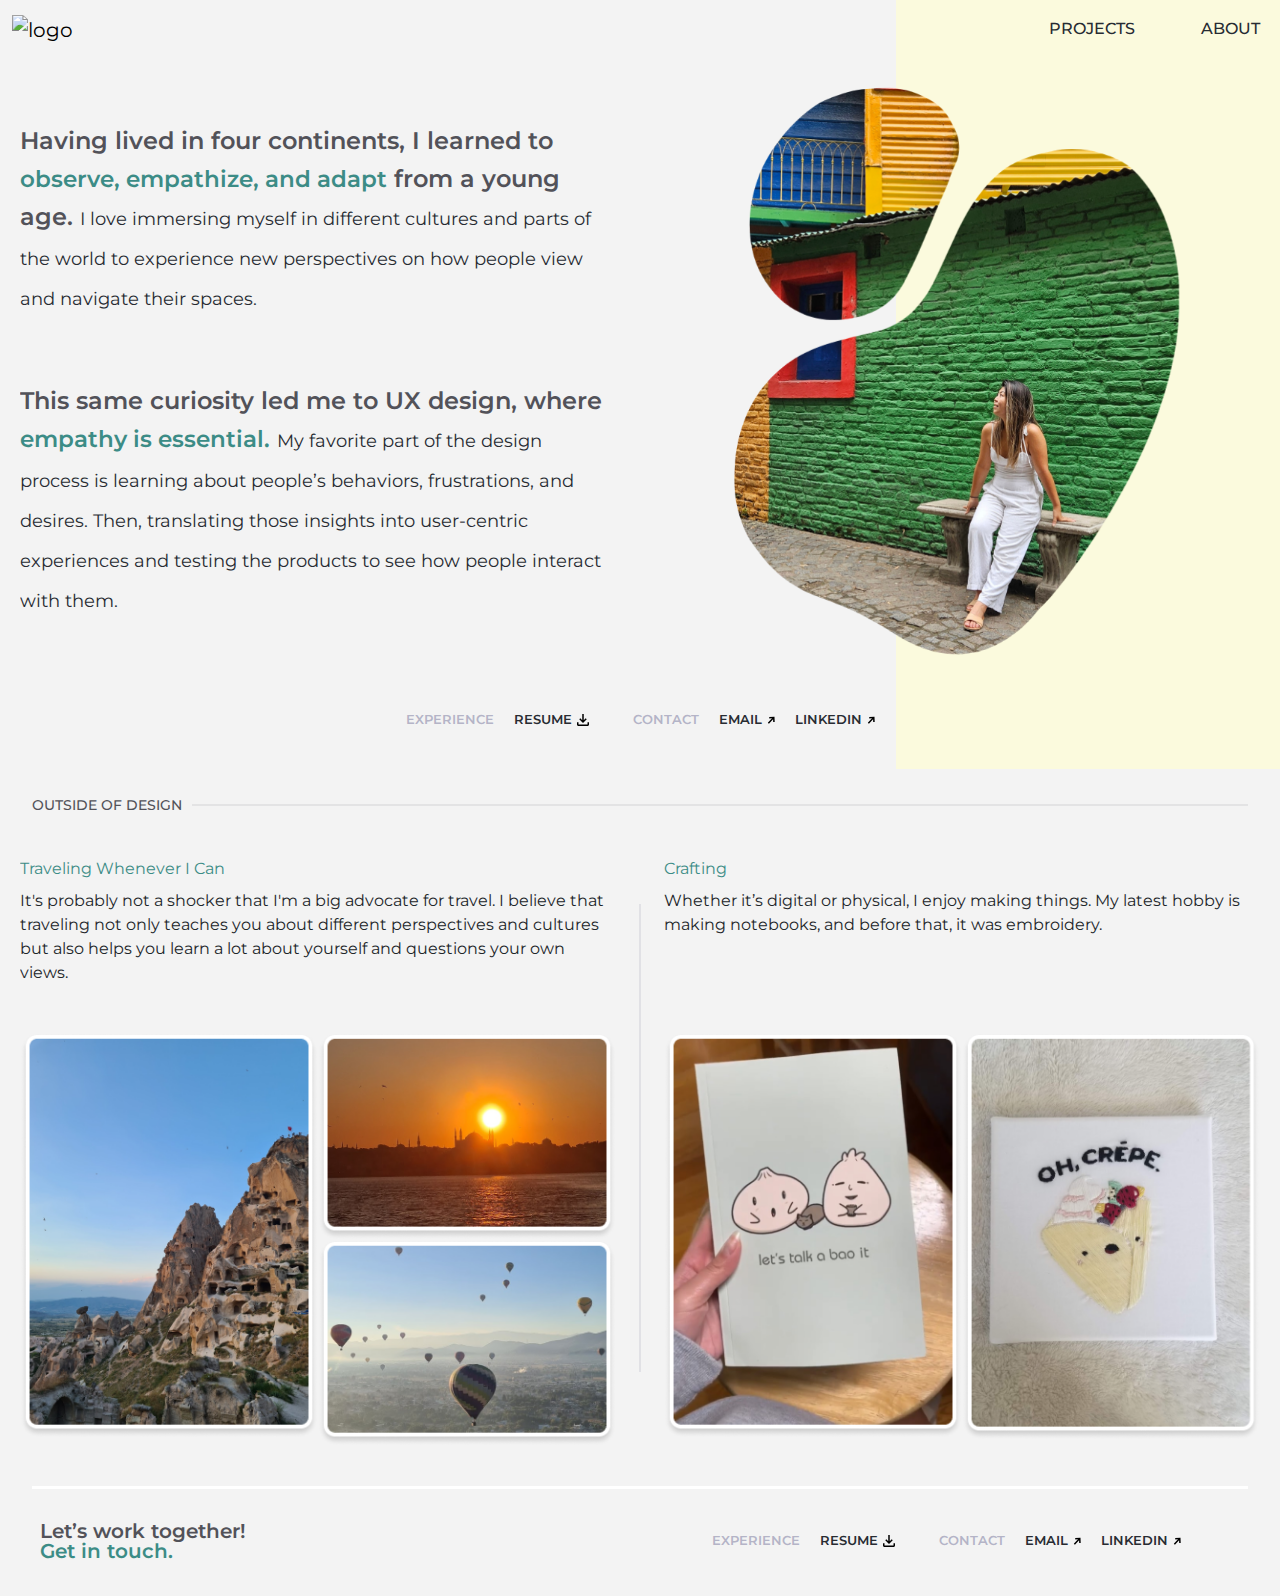
==== commit 57af36b1: "updated" ====
--- a/about.html
+++ b/about.html
@@ -54,14 +54,14 @@
         <div class="row">
           <div class="col-md-6 order-lg-last order-md-last">
             <div class="content">
-              <img src="imgs/about/1.png" alt="" class="wow animate__backInRight" data-wow-duration="2s">
+              <img src="imgs/about/1.png" alt="" class="hero-img">
             </div>
           </div>
           <div class="col-md-6 order-lg-first order-md-first">
             <div class="content">
               <div class="box">
                 <h5>Having lived in four continents, I learned to <span style="color: rgba(60, 140, 134, 1);">observe,
-                    empathize, and adapt</span> from a young age period <small>I love immersing myself in different
+                    empathize, and adapt</span> from a young age. <small>I love immersing myself in different
                     cultures and parts of the world to experience new perspectives on how people view and navigate their
                     spaces.</small></h5>
               </div>
@@ -115,11 +115,11 @@
               learn a lot about yourself and questions your own views. </p>
             <div class="row g-0">
               <div class="col-6">
-                <img src="imgs/about/2.png" alt="" class="wow animate__zoomIn" data-wow-duration="2.5s">
+                <img src="imgs/about/2.png" alt="">
               </div>
               <div class="col-6">
-                <img src="imgs/about/3.png" alt="" class="wow animate__zoomIn" data-wow-duration="2.7s">
-                <img src="imgs/about/4.png" alt="" class="wow animate__zoomIn" data-wow-duration="2.9s">
+                <img src="imgs/about/3.png" alt="">
+                <img src="imgs/about/4.png" alt="">
               </div>
             </div>
           </div>
@@ -132,10 +132,10 @@
               notebooks, and before that, it was embroidery. </p>
             <div class="row g-0">
               <div class="col-6">
-                <img src="imgs/about/5.png" alt="" class="wow animate__zoomIn" data-wow-duration="3.1s">
+                <img src="imgs/about/5.png" alt="">
               </div>
               <div class="col-6">
-                <img src="imgs/about/6.png" alt="" class="wow animate__zoomIn" data-wow-duration="3.3s">
+                <img src="imgs/about/6.png" alt="">
               </div>
             </div>
           </div>
--- a/css/custom.css
+++ b/css/custom.css
@@ -2,45 +2,63 @@
 
 
 /* css vars */
-:root{
+:root {
     --primary-color: #272B32;
     --secondery-text: #525259;
-    --primary-heading-color : #3C8C86;
+    --primary-heading-color: #3C8C86;
     --dark-color: #000;
     --pure-white: #fff;
 }
 
-body{
+body {
     font-family: "Montserrat", sans-serif;
     background: #F3F3F3;
 }
-section{
+
+section {
     position: relative;
 }
-img{
+
+img {
     max-width: 100%;
     height: auto;
 }
-ul{
+
+ul {
     list-style: none;
     padding: 0;
     margin: 0;
 }
-button{
+
+button {
     outline: none;
 }
+
 input:focus,
-button:focus{
+button:focus {
     box-shadow: none !important;
     outline: none !important;
 }
-.container{
+
+/* .container {
     max-width: 1160px;
-}
-
-.container-fluid{
+} */
+
+.container {
+    max-width: 1312px;
+}
+
+.container-fluid {
     max-width: 95%;
     padding: 0 20px !important;
+}
+
+.mfp-container {
+    background: #46464a;
+}
+
+.mfp-content {
+    z-index: unset;
 }
 
 
@@ -57,32 +75,38 @@
     padding: 15px 0;
     z-index: 2;
 }
-.header::before{
+
+.header::before {
     content: '';
     position: absolute;
     top: 0;
     right: 0;
     width: 100%;
-    max-width: 77%;
+    /* max-width: 77%; */
+    max-width: 72.5%;
     height: 100%;
-    background: url('../imgs/home/banner-bg.png');
+    background: url('../imgs/home/banner-bg.webp');
     background-size: contain;
     background-repeat: repeat;
     z-index: -2;
 }
+
 .fixed-top {
     background: #F3F3F3;
     transition: linear .5s;
     padding: 0;
     box-shadow: 0px 0px 10px #00000060;
 }
+
 .navbar-nav {
     margin-left: auto;
     margin-right: inherit !important;
 }
+
 .nav-item {
     padding-left: 50px;
 }
+
 .nav-link {
     text-transform: uppercase;
     font-size: 16px;
@@ -90,13 +114,15 @@
     color: var(--primary-color);
     transition: linear .3s;
 }
-.nav-link:hover{
-    transform: scale(1.1);
+
+.nav-link:hover {
     color: #3C8C86;
 }
+
 .fixed-top .nav-link {
     font-size: 18px;
 }
+
 /* end header */
 
 
@@ -106,12 +132,15 @@
     padding: 45px 0;
     padding-bottom: 10px;
 }
-.banner .row{
+
+.banner .row {
     align-items: center;
 }
+
 .banner .content {
     margin: 20px 0;
 }
+
 .banner .content h3 {
     font-size: 40px;
     font-weight: 900;
@@ -122,21 +151,29 @@
     margin: 0;
     padding-left: 2em;
 }
+
 .banner .content h3 span {
     color: #3C8C86;
-  }
+}
 
 .menu-bottom {
     display: flex;
     justify-content: center;
     margin-top: 4.5em;
 }
+
 .menu-bottom li {
     margin: 10px;
 }
-.menu-bottom li:nth-child(3){
+
+.menu-bottom li a:hover {
+    color: #3C8C86;
+}
+
+.menu-bottom li:nth-child(3) {
     padding-left: 1.5em;
 }
+
 .menu-bottom li a {
     font-size: 13px;
     text-transform: uppercase;
@@ -147,20 +184,21 @@
     align-items: center;
     transition: linear .3s;
 }
-.menu-bottom li a:hover{
-    transform: scale(1.1);
-}
+
 .menu-bottom li:first-child a,
-.menu-bottom li:nth-child(3) a{
+.menu-bottom li:nth-child(3) a {
     color: #B4B4C7;
 }
-.menu-bottom li img{
+
+.menu-bottom li img {
     width: 12px;
     margin-left: 5px;
 }
-.menu-bottom li a .icon2{
+
+.menu-bottom li a .icon2 {
     width: 8px;
 }
+
 /* end banner */
 
 
@@ -169,12 +207,14 @@
     background: #F3F3F3;
     padding-top: 24px;
 }
+
 .headline .container-fluid {
     position: relative;
     max-width: 95%;
     padding: 0 !important;
     z-index: 2;
 }
+
 .headline h5 {
     font-size: 14px;
     text-transform: uppercase;
@@ -185,6 +225,7 @@
     display: inline-block;
     padding-right: 10px;
 }
+
 .headline hr {
     position: absolute;
     top: 11px;
@@ -205,45 +246,57 @@
     background: #F3F3F3;
     padding: 0;
 }
+
 .wrapper {
     width: 100%;
-    max-width: 960px;
+    /* max-width: 960px; */
+    max-width: 1312px;
     margin: auto;
 }
+
 .home_widgets .widget_single {
     background: var(--pure-white);
     border-radius: 10px;
     overflow: hidden;
     margin: 20px 0;
-    border: 1px solid #1d1c1c45;
-  }
-.home_widgets .widget_single .row{
+    box-shadow: 0 4px 6px rgb(0 0 0 / 0.08);
+}
+
+.home_widgets .widget_single .row {
     align-items: center;
 }
+
 .home_widgets .widget_single .thubmnail {
     max-width: 100%;
     overflow: hidden;
 }
+
 .home_widgets .widget_single .thubmnail img {
     transition: linear .4s;
     width: 100%;
 }
-.home_widgets .widget_single .thubmnail img:hover{
+
+.home_widgets .widget_single .thubmnail img:hover {
     transform: scale(1.1);
 }
+
 .home_widgets .widget_single .content {
     padding: 20px;
 }
+
 .home_widgets .widget_single .content h3 {
     font-size: 24px;
     color: #525259;
     font-weight: 500;
 }
+
 .home_widgets .widget_single .content ul {
     display: flex;
     align-items: center;
-    margin-bottom: 10px;
-}
+    /* margin-bottom: 10px; */
+    margin-bottom: 16px;
+}
+
 .home_widgets .widget_single .content ul li a {
     background: #D5E5E3;
     margin-right: 7px;
@@ -260,12 +313,13 @@
 }
 
 .home_widgets .widget_single .content p {
-    font-size: 14pt;
+    font-size: 16pt;
     line-height: 24px;
     color: var(--primary-color);
     word-spacing: 3px;
     margin-bottom: 24px;
 }
+
 .home_widgets .widget_single .widget_btn {
     font-size: 12px;
     text-transform: uppercase;
@@ -274,10 +328,12 @@
     font-weight: 500;
     transition: .3s;
 }
-.home_widgets .widget_single .widget_btn:hover{
+
+.home_widgets .widget_single .widget_btn:hover {
     transform: scale(1.1);
     color: #3C8C86;
 }
+
 /* end widget home */
 
 
@@ -287,30 +343,36 @@
     background: #F3F3F3;
     padding: 10px 0;
 }
+
 .testimonials .line {
     position: absolute;
     top: 48%;
     left: 49.5%;
-    transform: translate(-50%,-50%);
+    transform: translate(-50%, -50%);
     width: 1px;
     height: 70%;
     background: #CFCFD8;
 }
+
 .testimonials .content {
     margin: 20px 0;
 }
+
 .testimonials .content p {
     font-size: 17px;
     line-height: 28px;
     color: var(--primary-color);
 }
+
 .testimonials .brand {
     display: flex;
     align-items: center;
 }
+
 .testimonials .brand img {
     width: 50px;
 }
+
 .testimonials .brand h6 {
     margin: 0;
     font-size: 12px;
@@ -318,6 +380,7 @@
     color: #15202B;
     padding-left: 10px;
 }
+
 /* end testimonials */
 
 
@@ -328,7 +391,8 @@
     background: #F3F3F3;
     z-index: 2;
 }
-.footer::before{
+
+.footer::before {
     content: '';
     position: absolute;
     top: 0;
@@ -340,15 +404,19 @@
     background-color: var(--pure-white);
     z-index: -2;
 }
+
 .footer .container {
     padding: 20px 40px;
 }
+
 .footer .row {
     align-items: center;
 }
+
 .footer .footer-widget {
     margin: 15px 0;
 }
+
 .footer h5 {
     margin: 0;
     color: var(--secondery-text);
@@ -356,13 +424,16 @@
     line-height: 20px;
     font-weight: 600;
 }
+
 .footer h5 a {
     text-decoration: none;
     color: var(--primary-heading-color);
 }
-.footer .menu-bottom{
+
+.footer .menu-bottom {
     margin-top: 0;
 }
+
 /* end footer */
 
 
@@ -374,31 +445,58 @@
     overflow: hidden;
     background: #FCFCFC;
 }
+
 .battle_hero .row {
     align-items: center;
 }
+
 .battle_hero .thumbnail {
     overflow: hidden;
 }
+
 .battle_hero .thumbnail img {
     width: 100%;
     transition: linear .3s;
 }
+
 .battle_hero .content {
     padding: 24px;
 }
+
 .battle_hero .content h4 {
     font-size: 28px;
     font-weight: 500;
     color: #525259;
     margin-bottom: 20px;
 }
+
+/* 
 .battle_hero .content p {
     font-size: 14pt;
     color: #272B32;
     line-height: 18pt;
     margin-bottom: 7px;
-}
+} */
+
+.content {
+    overflow: hidden;
+}
+
+.thumbnail,
+.thubmnail img {
+    height: 100%;
+    object-fit: cover;
+}
+
+
+
+.battle_hero .content p {
+    font-size: 16pt;
+    color: #272B32;
+    line-height: 24pt;
+    margin-bottom: 7px;
+}
+
 .battle_hero .content span {
     font-size: 12px;
     line-height: 16px !important;
@@ -406,15 +504,18 @@
     font-style: italic;
     color: #525259;
 }
+
 .battle_hero .content h6 {
     font-size: 12px;
     color: #525259;
-    margin-top: 20px;
+    margin-top: 16px;
     font-weight: 400;
 }
+
 .battle_hero .content ul {
     display: flex;
 }
+
 .battle_hero .content ul li {
     background: #D5E5E3;
     margin-right: 7px;
@@ -428,14 +529,17 @@
     border-radius: 15px;
     transition: .3s;
 }
-.f-right{
+
+.f-right {
     float: right;
 }
+
 .battle_hero .content .buttons {
     margin-top: 40px;
     max-width: 250px;
     text-align: center;
 }
+
 .battle_hero .content .buttons .btn-primary {
     background: #3C8C86;
     border: 2px solid #3C8C86;
@@ -452,21 +556,25 @@
     box-shadow: 0px 0px 5px rgba(0, 0, 0, 0.48);
     margin-bottom: 13px;
     transition: .4s;
-  }
-  .battle_hero .content .buttons .btn-primary:hover{
+}
+
+.battle_hero .content .buttons .btn-primary:hover {
     color: #000;
     background: #D5E1DC;
     border: 2px solid #3B8982;
-  }
-  .battle_hero .content .buttons .btn-sec {
+}
+
+.battle_hero .content .buttons .btn-sec {
     font-size: 12px;
     color: rgb(60, 140, 134);
     font-weight: 500;
     transition: .3s;
-  }
-  .battle_hero .content .buttons .btn-sec:hover{
+}
+
+.battle_hero .content .buttons .btn-sec:hover {
     color: #000;
-  }
+}
+
 /* end battle hero */
 
 
@@ -474,21 +582,34 @@
 .project-chart {
     padding: 40px 0;
 }
+
 .project-chart img {
     width: 100%;
 }
 
 .sdpod {
     width: 100%;
-    margin-top: -50px;
-}
-
-
+    margin-top: -42px;
+}
+
+.w-94 {
+    width: 94%;
+}
+
+.mt-24 {
+    margin-top: 24px;
+}
 
 /* project goals */
 .project_goals {
     padding-bottom: 0px;
 }
+
+section.user-arch p span {
+    display: block;
+    margin-bottom: 16px;
+}
+
 .project_goals h4 {
     font-size: 14px;
     color: var(--secondery-text);
@@ -496,10 +617,12 @@
     text-transform: uppercase;
     margin-bottom: 2em;
 }
+
 .project_goals .content {
     margin: 20px 0;
     position: relative;
 }
+
 .project_goals .content h1 {
     position: absolute;
     font-size: 96px;
@@ -509,16 +632,19 @@
     top: -5px;
     line-height: 23px;
 }
+
 .project_goals .content h5 {
     font-size: 16px;
     font-weight: 500;
     color: rgb(60, 140, 134);
 }
+
 .project_goals .content p {
     line-height: 24px;
     color: #525259;
     font-size: 16px;
 }
+
 /* end project goals */
 
 
@@ -528,26 +654,32 @@
     padding: 0;
     padding-bottom: 0;
 }
+
 .discovery .container-fluid {
     max-width: 1350px;
 }
+
 .discovery .row {
     align-items: center;
 }
+
 .discovery .content {
     margin: 15px 0;
 }
+
 .discovery .content p {
     font-size: 16px;
     line-height: 24px;
     color: rgb(39, 43, 50);
     margin-bottom: 12px;
 }
+
 .discovery .content p span {
     display: block;
     color: rgb(60, 140, 134);
     margin-bottom: 5px;
 }
+
 /* end discovery */
 
 
@@ -556,15 +688,20 @@
 .design-features {
     padding: 24px 0;
 }
+
 .design-features .container-fluid {
     max-width: 1350px;
 }
+
 .design-features .row {
     align-items: center;
 }
-.design-features .content{
+
+.design-features .content {
     position: relative;
-}
+    overflow: visible;
+}
+
 .design-features .content h1 {
     position: absolute;
     font-size: 96px;
@@ -574,24 +711,36 @@
     top: -5px;
     line-height: 23px;
 }
+
 .design-features p {
     font-size: 16px;
     line-height: 24px;
     color: #525259;
 }
+
+/* .design-features .content p span {
+    display: block;
+    color: rgb(60, 140, 134);
+    margin-bottom: 5px;
+} */
+
 .design-features .content p span {
     display: block;
     color: rgb(60, 140, 134);
     margin-bottom: 5px;
-}
+    margin-top: 32px;
+}
+
 .design-features .thumbnail {
     overflow: hidden;
     position: relative;
 }
-.design-features .thumbnail .row{
+
+.design-features .thumbnail .row {
     align-items: flex-start;
 }
-.design-features .thumbnail img{
+
+.design-features .thumbnail img {
     width: 100%;
 }
 
@@ -603,34 +752,42 @@
 .flow-logic {
     padding: 24px 0;
 }
+
 .flow-logic .container-fluid {
     max-width: 95%;
 }
+
 .flow-logic .content .box {
     max-width: 1350px;
     margin: auto;
 }
+
 .flow-logic .content p span {
     display: block;
     color: rgb(60, 140, 134);
     margin-bottom: 5px;
 }
+
 .flow-logic .content ol {
     padding: 0;
-      padding-left: 0px;
+    padding-left: 0px;
     margin: 0;
     padding-left: 20px;
     max-width: 952px;
 }
+
 .flow-logic .content ol li {
     margin-top: 10px;
 }
+
 .flow-gallery {
     padding-top: 30px;
 }
+
 .flow-logic .content .image img {
     width: 100%;
 }
+
 /* end flow logic */
 
 
@@ -647,20 +804,25 @@
 .ch-content {
     padding: 24px 0;
 }
+
 .ch-content .container-fluid {
     max-width: 95%;
 }
+
 .ch-content p span {
     display: block;
     color: rgb(60, 140, 134);
 }
+
 .ch-gallery .content ol {
     padding-left: 45px;
 }
+
 .ch-content ol li {
     font-size: 15px;
     margin: 10px 0;
 }
+
 .ch-gallery .content p {
     padding: 0px 30px;
     font-size: 15px;
@@ -670,6 +832,7 @@
 .outcome {
     padding-top: 30px;
 }
+
 .outcome .container-fluid {
     max-width: 95%;
 }
@@ -681,12 +844,15 @@
     padding: 24px 0;
     padding-top: 0;
 }
+
 .more-projects .custom-col {
     width: 38%;
 }
+
 .more-projects .container-fluid {
     max-width: 95%;
 }
+
 .more-projects .content {
     margin: 20px 0;
     background: #fff;
@@ -696,37 +862,46 @@
     align-items: center;
     gap: 20px;
     justify-content: space-around;
-  }
-  .more-projects .content .text-content {
+}
+
+.more-projects .content .text-content {
     width: 60%;
     padding: 12px;
-      padding-left: 12px;
+    padding-left: 12px;
     padding-left: 0;
- }
+}
+
 .more-projects .content .thumbnail {
     overflow: hidden;
-}
+    max-width: 220px;
+}
+
 .more-projects .content .thumbnail img {
     transition: linear .4s;
     width: 100%;
 }
-.more-projects .content .thumbnail:hover img{
+
+.more-projects .content .thumbnail:hover img {
     transform: scale(1.1);
 }
+
 .more-projects .content .content {
     margin: 0;
     border: none;
     padding: 10px;
 }
+
 .more-projects .content h6 {
     font-size: 14px;
     color: rgb(39, 43, 50);
     font-weight: 400;
 }
+
 .more-projects .content ul {
     overflow: hidden;
     margin-bottom: 10px;
 }
+
 .more-projects .content ul li {
     float: left;
     background: rgb(213, 229, 227);
@@ -750,7 +925,8 @@
     font-weight: 500;
     transition: .3s;
 }
-.more-projects .content a:hover{
+
+.more-projects .content a:hover {
     color: var(--primary-heading-color);
 }
 
@@ -759,32 +935,52 @@
 .dream-team {
     padding: 40px 0;
 }
+
 .dream-team .container-fluid {
     max-width: 1350px;
 }
+
 .dream-team .row {
     align-items: center;
 }
+
 .dream-team .content {
     margin: 20px 0;
 }
-.dream-team p {
+
+img.scale-img {
+    transform: scale(1.03);
+    transform-origin: right;
+}
+
+/* .dream-team p {
     margin-bottom: 5px;
     color: rgb(39, 43, 50);
     font-weight: 400;
-}
-
-
+} */
+
+.dream-team .content p {
+    font-size: 16px;
+    line-height: 24px;
+    color: rgb(39, 43, 50);
+    margin-bottom: 12px;
+}
+
+.text-525259 {
+    color: #525259;
+}
 
 
 .timeline {
     margin-top: 20px;
 }
+
 .timeline p {
     font-size: 12px !important;
     margin-bottom: 0px !important;
     color: rgb(82, 82, 89) !important;
 }
+
 .timeline h6 {
     margin-top: 0 !important;
     margin-bottom: 0 !important;
@@ -793,10 +989,11 @@
 }
 
 
-#bravo-pgoals{
+#bravo-pgoals {
     padding-top: 24px;
 }
-#bravo-dis{
+
+#bravo-dis {
     padding-top: 24px;
 }
 
@@ -805,23 +1002,32 @@
 .user-arch {
     padding-bottom: 0px;
 }
+
+#bravo-dis {
+    padding-top: 24px;
+    padding-bottom: 32px;
+}
+
 .user-arch p {
     max-width: 1325px;
     margin: auto;
     padding-bottom: 30px;
     line-height: 17px;
     border-top: 2px solid rgb(207, 207, 216);
-    padding-top: 20px;
-  }
+    padding-top: 38px;
+}
+
 .user-arch p span {
     display: block;
     color: rgb(60, 140, 134);
     margin-bottom: 5px;
 }
+
 .user-arch .content {
     margin: 20px 0;
     padding-top: 4em;
 }
+
 .user-arch .content .box {
     background: #fff;
     padding: 40px;
@@ -830,12 +1036,14 @@
     box-shadow: 0px 0px 10px rgba(0, 0, 0, 0.15);
     height: 35em;
 }
+
 .user-arch .content img {
     position: absolute;
     top: -5em;
     left: 50%;
     transform: translateX(-50%);
 }
+
 .user-arch .content h5 {
     text-align: center;
     padding-top: 4.5em;
@@ -844,12 +1052,14 @@
     color: rgb(89, 90, 89);
     padding-bottom: 1.5em;
 }
+
 .user-arch .content h6 {
     font-size: 14px;
     font-weight: 700;
     color: rgb(109, 109, 120);
     text-transform: uppercase;
 }
+
 .user-arch .content ul li {
     position: relative;
     font-size: 14px;
@@ -861,25 +1071,26 @@
 
 .user-arch .content ul li::before {
     content: '';
-  
+
     position: absolute;
-  
+
     top: 10px;
-  
+
     left: 14px;
-  
+
     width: 5px;
-  
+
     height: 1px;
-  
+
     background: rgb(39, 43, 50);
-  
+
 }
 
 .designs {
     padding: 30px 0;
     padding-bottom: 0;
 }
+
 .designs .wrapper {
     max-width: 1350px;
     margin-bottom: 25px;
@@ -889,35 +1100,44 @@
     padding: 30px 0;
     padding-bottom: 0;
 }
+
 .utesting .container-fluid {
     max-width: 1350px;
 }
-.utesting .row{
+
+.utesting .row {
     align-items: center;
 }
+
 .utesting .text-content {
     margin: 20px 0;
 }
+
 .utesting p {
     color: rgb(39, 43, 50);
     font-weight: 400;
     margin-bottom: 5px;
 }
+
 .utesting p span {
     display: block;
     margin-bottom: 10px;
     color: rgb(60, 140, 134);
 }
+
 .utesting .box-content ol li {
     margin: 5px 0;
 }
+
 .utesting .text-content ul {
     list-style: disc;
     padding-left: 20px;
 }
+
 .utesting .text-content ul li {
     margin-top: 8px;
 }
+
 .utesting .text-content ul li ul {
     padding-left: 40px;
 }
@@ -932,6 +1152,7 @@
     background: #FBFADD;
     padding-bottom: 30px;
 }
+
 #abhd::before {
     content: '';
     position: absolute;
@@ -943,37 +1164,49 @@
     background: #F3F3F3;
     z-index: -2;
 }
+
 .about-banner .container-fluid {
     max-width: 1350px;
 }
+
+.hero-img {
+    max-width: 560px;
+}
+
 .about-banner .row {
     align-items: center;
 }
+
 .about-banner .content .box {
     margin: 4em 0;
     padding-right: 1em;
 }
+
 .about-banner .content h5 {
     color: rgb(82, 82, 89);
     font-size: 24px;
     line-height: 38px;
     font-weight: 600;
 }
+
 .about-banner .content small {
     margin: 0;
     font-size: 18px;
     color: rgba(39, 43, 50, 1);
     font-weight: normal;
 }
+
 .about-banner .content .box p {
     font-size: 18px;
     line-height: 31px;
 }
+
 .about-banner .content h5 span {
     font-size: 23px;
     font-weight: 600;
     color: rgb(60, 140, 134);
 }
+
 #abhd .menu-bottom {
     margin-top: 1em;
 }
@@ -983,30 +1216,36 @@
 .outside {
     padding: 20px 0;
 }
+
 .outside .container-fluid {
     max-width: 1350px;
 }
+
 .outside .line {
     position: absolute;
     top: 48%;
     left: 50%;
-    transform: translate(-50%,-50%);
+    transform: translate(-50%, -50%);
     width: 1px;
     height: 70%;
     background: #CFCFD8;
 }
+
 .outside .content {
     margin: 20px 0;
 }
+
 .outside .content p {
     min-height: 7em;
 }
+
 .outside .content p span {
-    font-weight: 600;
+    font-weight: 400;
     color: rgb(60, 140, 134);
     display: block;
     margin-bottom: .5em;
 }
+
 .outside .content img {
     width: 100%;
 }
@@ -1015,21 +1254,26 @@
     transform: rotate(180deg);
     margin-bottom: -55px;
 }
+
 .flow-gallery .image {
     margin: 0 -20px;
-  }
+}
 
 
 
 /* menu toggle icon */
- /* Icon 1 */
-
- .navbar-toggler{
+/* Icon 1 */
+
+.navbar-toggler {
     border: none;
     outline: none;
     padding: 0;
- }
- #nav-icon1, #nav-icon2, #nav-icon3, #nav-icon4 {
+}
+
+#nav-icon1,
+#nav-icon2,
+#nav-icon3,
+#nav-icon4 {
     width: 43px;
     height: 30px;
     position: relative;
@@ -1045,7 +1289,9 @@
     cursor: pointer;
 }
 
-#nav-icon1 span, #nav-icon3 span, #nav-icon4 span {
+#nav-icon1 span,
+#nav-icon3 span,
+#nav-icon4 span {
     display: block;
     position: absolute;
     height: 5px;
@@ -1064,40 +1310,213 @@
     transition: .25s ease-in-out;
 }
 
- #nav-icon1 span:nth-child(1) {
-     top: 0px;
- }
-
- #nav-icon1 span:nth-child(2) {
-     top: 12px;
-     width: 85%;
- }
-
- #nav-icon1 span:nth-child(3) {
-     top: 25px;
-     width: 70%;
- }
-
- #nav-icon1.open span:nth-child(1) {
-     top: 18px;
-     -webkit-transform: rotate(135deg);
-     -moz-transform: rotate(135deg);
-     -o-transform: rotate(135deg);
-     transform: rotate(135deg);
-     width: 100%;
- }
-
- #nav-icon1.open span:nth-child(2) {
-     opacity: 0;
-     left: -60px;
-     width: 100%;
- }
-
- #nav-icon1.open span:nth-child(3) {
-     top: 18px;
-     -webkit-transform: rotate(-135deg);
-     -moz-transform: rotate(-135deg);
-     -o-transform: rotate(-135deg);
-     transform: rotate(-135deg);
-     width: 100%;
- }+#nav-icon1 span:nth-child(1) {
+    top: 0px;
+}
+
+#nav-icon1 span:nth-child(2) {
+    top: 12px;
+    width: 85%;
+}
+
+#nav-icon1 span:nth-child(3) {
+    top: 25px;
+    width: 70%;
+}
+
+#nav-icon1.open span:nth-child(1) {
+    top: 18px;
+    -webkit-transform: rotate(135deg);
+    -moz-transform: rotate(135deg);
+    -o-transform: rotate(135deg);
+    transform: rotate(135deg);
+    width: 100%;
+}
+
+#nav-icon1.open span:nth-child(2) {
+    opacity: 0;
+    left: -60px;
+    width: 100%;
+}
+
+#nav-icon1.open span:nth-child(3) {
+    top: 18px;
+    -webkit-transform: rotate(-135deg);
+    -moz-transform: rotate(-135deg);
+    -o-transform: rotate(-135deg);
+    transform: rotate(-135deg);
+    width: 100%;
+}
+
+.home-projects-title-links {
+    text-decoration: none;
+}
+
+.home-projects-titles {
+    margin-bottom: 16px;
+}
+
+.home-footer-message {
+    color: #3C8C86;
+}
+
+.widget_single {
+    max-width: 1152px;
+    margin-left: auto !important;
+    margin-right: auto !important;
+}
+
+.hero-img {
+    max-width: 560px;
+    width: 450px;
+    margin: auto;
+    display: block;
+}
+
+
+
+
+
+@media screen and (min-width: 700px) {
+    .header::before {
+        max-width: 82.5%;
+    }
+}
+
+@media screen and (min-width: 1200px) {
+    .header::before {
+        max-width: 83%;
+    }
+}
+
+@media screen and (min-width: 1300px) {
+    .header::before {
+        max-width: 81.5%;
+    }
+}
+
+@media screen and (min-width: 1400px) {
+    .header::before {
+        max-width: 80%;
+    }
+}
+
+@media screen and (min-width: 1500px) {
+    .header::before {
+        max-width: 78%;
+    }
+}
+
+@media screen and (min-width: 1600px) {
+    .header::before {
+        max-width: 75.5%;
+    }
+}
+
+@media screen and (min-width: 1700px) {
+    .header::before {
+        max-width: 74.5%;
+    }
+}
+
+@media screen and (min-width: 1800px) {
+    .header::before {
+        max-width: 73.5%;
+    }
+}
+
+@media screen and (min-width: 1900px) {
+    .header::before {
+        max-width: 72.5%;
+    }
+}
+
+@media screen and (min-width: 2000px) {
+    .header::before {
+        max-width: 71%;
+    }
+}
+
+@media screen and (min-width: 2100px) {
+    .header::before {
+        max-width: 70.5%;
+    }
+}
+
+@media screen and (min-width: 2200px) {
+    .header::before {
+        max-width: 69%;
+    }
+}
+
+@media screen and (min-width: 2300px) {
+    .header::before {
+        max-width: 68.5%;
+    }
+}
+
+@media screen and (min-width: 2400px) {
+    .header::before {
+        max-width: 67%;
+    }
+}
+
+@media screen and (min-width: 2600px) {
+    .header::before {
+        max-width: 64%;
+    }
+}
+
+
+
+
+
+@media (min-width: 1281px) {
+    .headline {
+        /* max-width: 1280px; */
+        max-width: 1440px;
+        margin-left: auto;
+        margin-right: auto;
+    }
+}
+
+@media screen and (max-width: 1650px) {
+    .battle_hero .content p {
+        font-size: 16px !important;
+        line-height: normal !important;
+        margin-bottom: 4px;
+    }
+}
+
+@media screen and (max-width: 1400px) {
+    .more-projects .content .text-content {
+        width: 60%;
+        padding: 5px;
+        padding-left: 12px;
+        padding-left: 0;
+    }
+}
+
+@media screen and (max-width: 1000px) {
+    .battle_hero .content .buttons {
+        margin-top: 25px;
+        max-width: 250px;
+        text-align: center;
+    }
+}
+
+
+@media screen and (max-width: 700) {
+    .scale-thumb {
+        transform: scale(1.03);
+        transform-origin: right;
+    }
+
+    .project-chart img {
+        width: 58%;
+    }
+
+    .project-chart img {
+        width: 58%;
+    }
+}--- a/css/media.css
+++ b/css/media.css
@@ -1,143 +1,175 @@
-
-
 /* home page */
 
-@media (max-width: 1350px) { 
-    .battle_hero .content ul li{
-        font-size: 10px;
-    }
-    .more-projects .content h6{
+@media (max-width: 1350px) {
+    .battle_hero .content ul li {
+        font-size: 10px;
+    }
+
+    .more-projects .content h6 {
         font-size: 11px;
     }
+
     .more-projects .content ul li {
         margin: 3px 2px;
         padding: 3px 5px;
         font-size: 7px;
     }
-    .more-projects .content a{
+
+    .more-projects .content a {
         font-size: 8px;
     }
-    .more-projects .content ul{
+
+    .more-projects .content ul {
         margin-bottom: 0;
     }
-    .more-projects .row{
+
+    .more-projects .row {
         align-items: center;
     }
+
     .battle_hero .content h4 {
         font-size: 20px;
         margin-bottom: 8px;
-      }
-      .battle_hero .content p {
-        font-size: 13px !important;
+    }
+
+    .battle_hero .content p {
+        font-size: 14px !important;
         line-height: normal !important;
         margin-bottom: 4px;
-      }
-      .battle_hero .content h6{
+    }
+
+    .battle_hero .content h6 {
         margin-top: 5px;
-      }
-      .battle_hero .content .buttons .btn-primary {
+    }
+
+    .battle_hero .content .buttons .btn-primary {
         font-size: 14px;
         height: 36px;
         line-height: 29px;
         margin-bottom: 6px;
-      }
-      .flow-gallery .image {
+    }
+
+    .flow-gallery .image {
         margin: 0 -13px;
-      }
-      .outside .content p {
+    }
+
+    .outside .content p {
         min-height: auto;
         height: 10rem;
-      }
-      .more-projects .content{
+    }
+
+    .more-projects .content {
         height: 110px;
-      }
-      .more-projects .content .content{
-        height: auto;
-      }
-      .user-arch .content .box{
+    }
+
+    .more-projects .content .content {
+        height: auto;
+    }
+
+    .user-arch .content .box {
         height: 38em;
-      }
- }
- @media (max-width: 1160px) {
+    }
+}
+
+@media (max-width: 1160px) {
     .battle_hero .content p {
-      font-size: 10px !important;
-      line-height: normal !important;
-      margin-bottom: 4px;
-    }
+        font-size: 10px !important;
+        line-height: normal !important;
+        margin-bottom: 4px;
+    }
+
     .battle_hero .content span {
         font-size: 9px;
         line-height: 11px !important;
     }
+
     .user-arch .content .box {
         height: 41em;
     }
-  }
-  @media (max-width: 1020px) {
+}
+
+@media (max-width: 1020px) {
     .user-arch .content .box {
-      height: 45em;
-    }
-  }
+        height: 45em;
+    }
+}
+
 @media (max-width: 991.98px) {
-    .banner .content h3{
+    .banner .content h3 {
         font-size: 32px;
         line-height: 40px;
         padding-left: 0;
     }
+
     .flow-gallery .image {
         margin: 0 -1px;
-      }
-    .wrapper{
+    }
+
+    .wrapper {
         padding-left: 30px;
         padding-right: 30px;
     }
+
     .battle_hero .content h4 {
         font-size: 28px;
         font-weight: 500;
         color: #525259;
         margin-bottom: 20px;
-      }
-      .battle_hero .content p {
+    }
+
+    .battle_hero .content p {
         font-size: 14px !important;
         line-height: 18px !important;
         margin-bottom: 7px;
-      }
-      .battle_hero .content span {
+    }
+
+    .battle_hero .content span {
         font-size: 13px;
         line-height: 11px !important;
-      }
-      .battle_hero .content ul li {
+    }
+
+    .battle_hero .content ul li {
         font-size: 13px;
         padding: 5px 10px;
-      }
-      .battle_hero .content ul{
+    }
+
+    .battle_hero .content ul {
         margin-top: 10px;
-      }
-      .battle_hero .content .buttons {
+    }
+
+    .battle_hero .content .buttons {
         margin: auto;
         margin-top: 24px;
-      }
-      .home_widgets .widget_single .content h3{
+    }
+
+    .home_widgets .widget_single .content h3 {
         font-size: 18px;
-      }
-      .home_widgets .widget_single .content p {
+    }
+
+    .home_widgets .widget_single .content p {
         font-size: 10pt;
         line-height: 16px;
         margin-bottom: 5px;
-      }
-      .battle_hero .content h4{
+    }
+
+    .battle_hero .content h4 {
         font-size: 28px;
-      }
-      .battle_hero .content{
-        font-size: 16px !important; 
-      }
-      .battle_hero .content ul li {
+    }
+
+    .battle_hero .content {
+        font-size: 16px !important;
+    }
+
+    .battle_hero .content ul li {
         font-size: 13px !important;
         padding: 5px 10px !important;
-      }
-      .more-projects .custom-col {
+    }
+
+    .more-projects .custom-col {
         width: 50%;
-      }
-}
+    }
+}
+
 @media (max-width: 767.98px) {
     .header::before {
         max-width: 100%;
@@ -145,199 +177,254 @@
         top: inherit;
         bottom: 0;
     }
-    .menu-bottom{
-        display: none;
-    }
-    .banner{
+
+    .menu-bottom {
+        display: none;
+    }
+
+    .banner {
         padding: 30px 0;
         text-align: center;
     }
-    .banner .content h3{
-        text-align: left;
-    }
-    .home_widgets .widget_single .content{
+
+    .banner .content h3 {
+        text-align: left;
+    }
+
+    .home_widgets .widget_single .content {
         padding: 20px;
     }
-    .testimonials .content p{
+
+    .testimonials .content p {
         font-size: 14px;
         line-height: 20px;
     }
-    .testimonials .brand h6{
+
+    .testimonials .brand h6 {
         font-size: 9px;
     }
-    .testimonials .line{
-        display: none;
-    }
-    .footer .menu-bottom{
+
+    .testimonials .line {
+        display: none;
+    }
+
+    .footer .menu-bottom {
         float: right;
     }
-    .footer h5{
-        text-align: left;
-    }
-    .footer .footer-widget{
+
+    .footer h5 {
+        text-align: left;
+    }
+
+    .footer .footer-widget {
         padding: 0 20px;
     }
-    .project_goals .content h1{
+
+    .project_goals .content h1 {
         font-size: 50px;
     }
+
     .home_widgets .widget_single .content h3 {
         font-size: 24px;
     }
+
     .home_widgets .widget_single .content p {
         font-size: 14pt;
         line-height: 24px;
     }
+
     .outside .content p {
         min-height: auto;
         height: auto;
-      }
- }
-@media (max-width: 575.98px) { 
-    .frame.frame2{
-        display: none;
-    }
-    .banner .content h3{
+    }
+}
+
+@media (max-width: 575.98px) {
+    .frame.frame2 {
+        display: none;
+    }
+
+    .banner .content h3 {
         text-align: left;
         line-height: 38px;
     }
-    .menu-bottom{
-        display: none;
-    }
-    .headline{
+
+    .menu-bottom {
+        display: none;
+    }
+
+    .headline {
         padding-top: 20px;
     }
-    .home_widgets .widget_single{
+
+    .home_widgets .widget_single {
         display: block;
     }
-    .home_widgets .widget_single .thubmnail{
+
+    .home_widgets .widget_single .thubmnail {
         max-width: 100%;
     }
+
     .home_widgets .widget_single .content {
         padding: 20px;
         text-align: left;
     }
-    .home_widgets .widget_single .content ul{
+
+    .home_widgets .widget_single .content ul {
         justify-content: left;
     }
-    .home_widgets{
+
+    .home_widgets {
         padding-bottom: 0;
     }
-    .home_widgets .widget_single .content h3{
+
+    .home_widgets .widget_single .content h3 {
         font-size: 19px;
     }
-    .home_widgets .widget_single .content p{
+
+    .home_widgets .widget_single .content p {
         font-size: 15px;
         line-height: 20px;
     }
-    .home_widgets .widget_single .widget_btn{
-        font-size: 10px;
-    }
-    .home_widgets .widget_single .content ul li a{
+
+    .home_widgets .widget_single .widget_btn {
+        font-size: 10px;
+    }
+
+    .home_widgets .widget_single .content ul li a {
         font-size: 12px;
     }
-    .g-5, .gy-5 {
+
+    .g-5,
+    .gy-5 {
         --bs-gutter-y: 0rem;
     }
-    .testimonials{
+
+    .testimonials {
         padding-top: 0;
     }
-    .testimonials .line{
-        display: none;
-    }
-    .footer .container{
+
+    .testimonials .line {
+        display: none;
+    }
+
+    .footer .container {
         padding: 20px;
     }
-    .footer .menu-bottom{
+
+    .footer .menu-bottom {
         display: block;
-        
-    }
+
+    }
+
     .footer .menu-bottom li:first-child,
     .footer .menu-bottom li:nth-child(2),
-    .footer .menu-bottom li:nth-child(3){
-        display: none;
-    }
-    .footer h5{
-        text-align: left;
-    }
+    .footer .menu-bottom li:nth-child(3) {
+        display: none;
+    }
+
+    .footer h5 {
+        text-align: left;
+    }
+
     .battle_hero .content ul li {
         font-size: 7px !important;
         padding: 4px !important;
     }
- }
-
- @media (max-width: 460px) { 
+}
+
+@media (max-width: 460px) {
     .banner .content h3 {
         font-size: 23px;
         line-height: normal;
         letter-spacing: 2px;
     }
-    .menu-bottom{
+
+    .menu-bottom {
         margin-top: .5em;
     }
-    .menu-bottom li a{
-        font-size: 10px;
-    }
+
+    .menu-bottom li a {
+        font-size: 10px;
+    }
+
     .menu-bottom li {
-        margin: 5px ;
-    }
+        margin: 5px;
+    }
+
     .menu-bottom li:nth-child(3) {
         padding-left: 0;
     }
-  }
+}
 
 /* end home page */
 
 
 /* battled page */
 @media (max-width: 1199.98px) {
-    .battle_hero .content h4{
+    .battle_hero .content h4 {
         font-size: 22px;
     }
-    .battle_hero .content p{
+
+    .battle_hero .content p {
         font-size: 13px;
         line-height: 18px;
     }
-    .battle_hero .content ul li{
+
+    .battle_hero .content ul li {
         font-size: 8px;
         padding: 5px;
     }
-    .battle_hero .content{
+
+    .battle_hero .content {
         padding-top: 20px;
         padding-bottom: 20px;
     }
-    .battled p, .flow-logic .content ol li, .ch-content ol li{
+
+    .battled p,
+    .flow-logic .content ol li,
+    .ch-content ol li {
         font-size: 14px !important;
     }
-    .more-projects .content{
-        height: auto;
-    }
-    .more-projects .content{
+
+    .more-projects .content {
+        height: auto;
+    }
+
+    .more-projects .content {
         gap: 5px;
     }
+
     .more-projects .content h6 {
         font-size: 10px;
     }
+
     .more-projects .content ul li {
         margin: 3px 1px;
         padding: 3px 2px;
         font-size: 6px;
     }
- }
+}
+
 @media (max-width: 991.98px) {
-    .user-arch .content .box{
-        height: auto;
-    }
+    .user-arch .content .box {
+        height: auto;
+    }
+
     .more-projects .content {
         height: 122px;
     }
-    .more-projects .content .content{
-        height: auto;
-    }
+
+    .more-projects .content .content {
+        height: auto;
+    }
+
     .more-projects .content h6 {
         font-size: 10px;
         color: rgb(39, 43, 50);
         font-weight: 400;
     }
+
     .more-projects .content ul li {
         float: left;
         background: rgb(213, 229, 227);
@@ -352,6 +439,7 @@
         border-radius: 15px;
         transition: 0.3s;
     }
+
     .more-projects .content a {
         text-decoration: none;
         font-size: 8px;
@@ -360,114 +448,147 @@
         font-weight: 500;
         transition: .3s;
     }
- }
+}
+
 @media (max-width: 767.98px) {
-    .battle_hero .content{
+    .battle_hero .content {
         padding: 20px;
     }
+
     .more-projects .content {
         height: auto;
         display: block;
     }
-    .more-projects .content .content{
+
+    .more-projects .content .content {
         height: auto;
         min-height: auto;
     }
+
     .more-projects .content .text-content {
         padding: 10px 12px;
         height: 75px;
         width: 100%;
     }
-    .more-projects .content a{
-        display: none;
-    }
-    .outside .line{
-        display: none;
-    }
-    .footer .menu-bottom{
+
+    .more-projects .content a {
+        display: none;
+    }
+
+    .outside .line {
+        display: none;
+    }
+
+    .footer .menu-bottom {
         display: block !important;
     }
-    .footer .menu-bottom li:first-child, .footer .menu-bottom li:nth-child(2), .footer .menu-bottom li:nth-child(3) {
-        display: none;
-    }
+
+    .footer .menu-bottom li:first-child,
+    .footer .menu-bottom li:nth-child(2),
+    .footer .menu-bottom li:nth-child(3) {
+        display: none;
+    }
+
     #abhd::before {
         max-width: 100%;
         height: 50%;
         top: inherit;
         bottom: 0;
     }
-    .dfk12{
-        display: none;
-    }
- }
-@media (max-width: 575.98px) { 
-    .more-projects .content .content{
-        text-align: left;
-    }
-    .more-projects .content ul{
+
+    .dfk12 {
+        display: none;
+    }
+}
+
+@media (max-width: 575.98px) {
+    .more-projects .content .content {
+        text-align: left;
+    }
+
+    .more-projects .content ul {
         justify-content: center;
     }
-    .battle_hero .content .buttons{
+
+    .battle_hero .content .buttons {
         max-width: 100%;
     }
-    .discovery, .design-features, .ch-content {
+
+    .discovery,
+    .design-features,
+    .ch-content {
         padding: 20px 0;
     }
-    .discovery .content p{
+
+    .discovery .content p {
         margin-bottom: 10px;
     }
-    .more-projects .container-fluid{
+
+    .more-projects .container-fluid {
         max-width: 100%;
     }
-    .more-projects .content h6{
-        font-size: 10px;
-        text-align: left;
-    }
-    .more-projects .content ul li{
+
+    .more-projects .content h6 {
+        font-size: 10px;
+        text-align: left;
+    }
+
+    .more-projects .content ul li {
         font-size: 6px;
         padding: 3px 5px;
     }
-    .more-projects .content a{
+
+    .more-projects .content a {
         font-size: 8px;
     }
+
     .about-banner img {
         max-width: 90%;
         margin: auto;
         display: block;
     }
+
     .about-banner .content h5 {
         font-size: 17px;
         line-height: 25px;
     }
-    .about-banner .content p, .about-banner .content p span{
+
+    .about-banner .content p,
+    .about-banner .content p span {
         font-size: 14px;
     }
-    #abhd{
+
+    #abhd {
         padding-bottom: 20px;
     }
-    .about-banner .content .box{
+
+    .about-banner .content .box {
         margin-bottom: 0;
         padding-right: 0;
     }
-    .dfk12{
-        display: none;
-    }
-    .more-projects .content h6{
-        font-size: 10px;
-    }
- }
+
+    .dfk12 {
+        display: none;
+    }
+
+    .more-projects .content h6 {
+        font-size: 10px;
+    }
+}
+
 /* end battled page */
 
 
 @media (max-width: 370px) {
     .more-projects .content {
-      height: 175px;
-    }
-    .more-projects .content .content{
+        height: 175px;
+    }
+
+    .more-projects .content .content {
         height: auto;
         padding-bottom: 0;
     }
-  }
+}
 
 
 
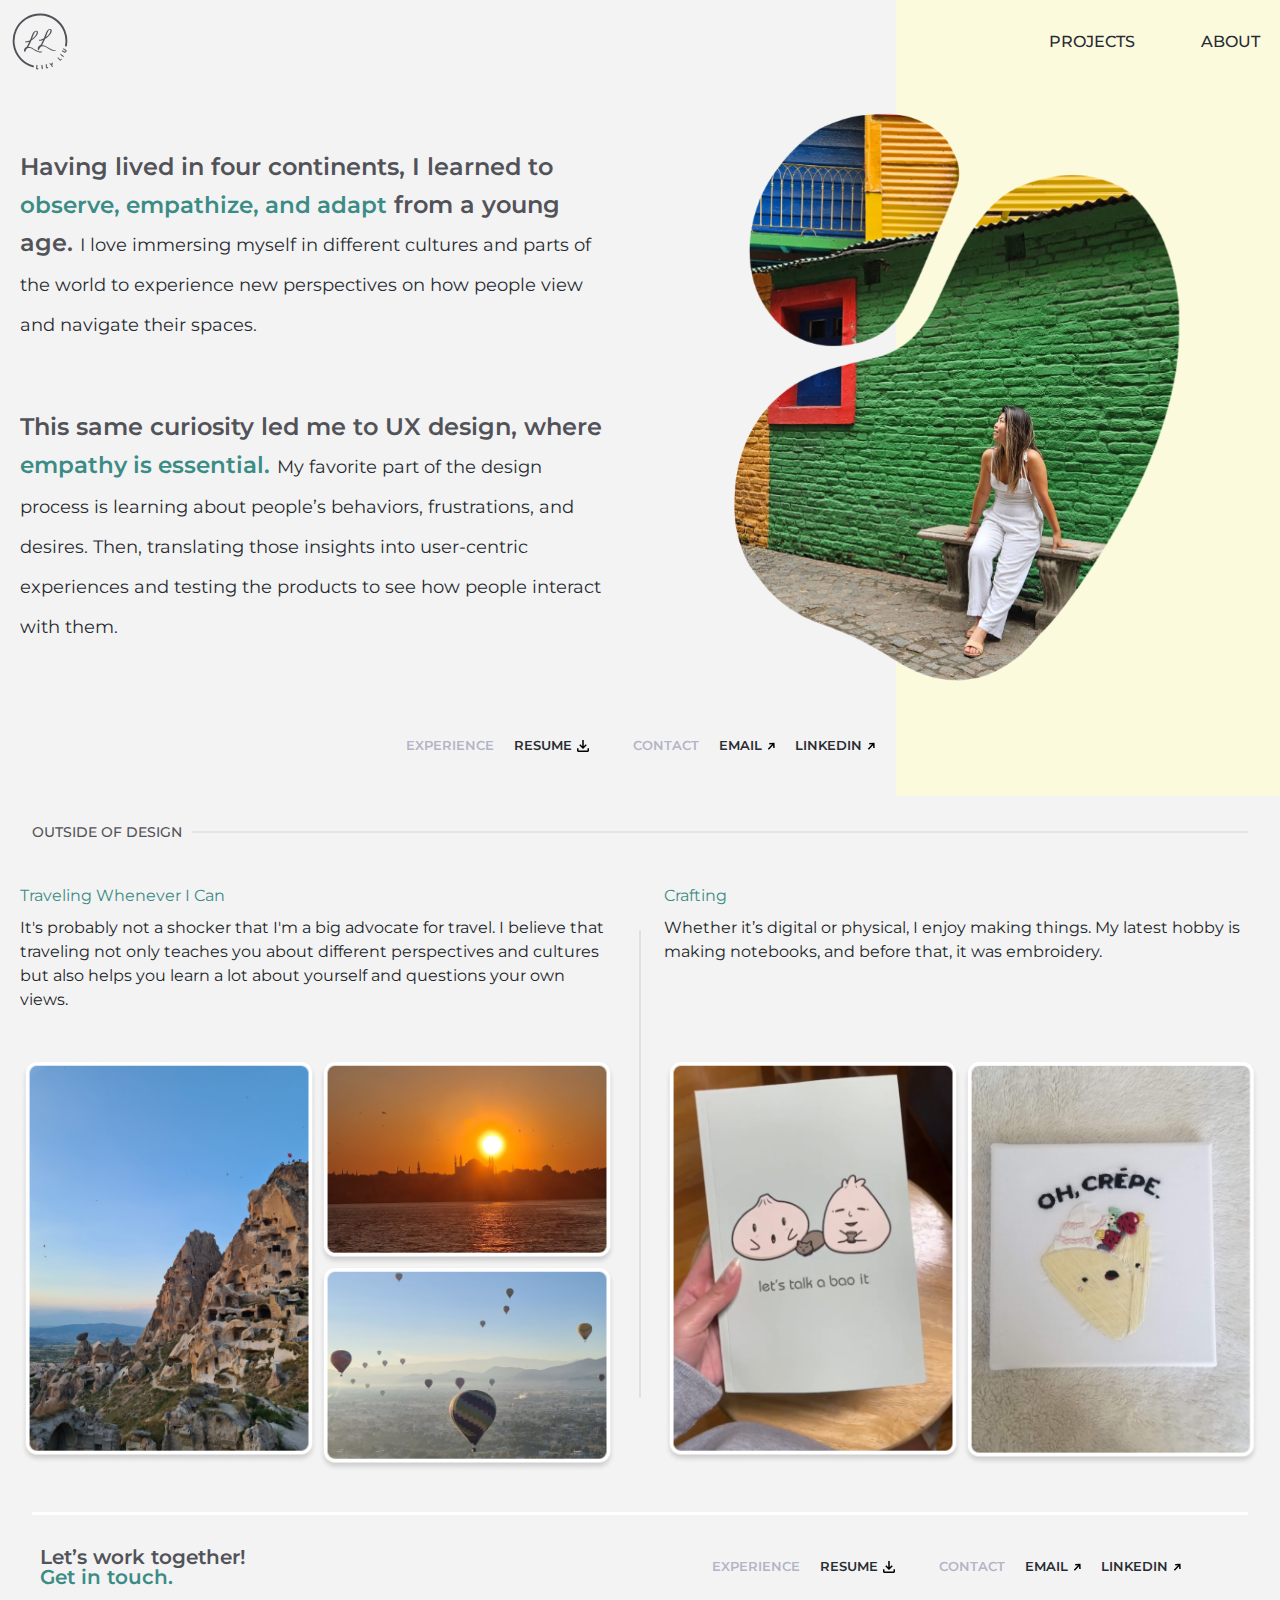
==== commit 7cc1a686: "Update about.html" ====
--- a/about.html
+++ b/about.html
@@ -25,7 +25,7 @@
     <!-- navbar -->
     <nav class="navbar navbar-expand-md">
       <div class="container">
-        <a class="navbar-brand" href="index.html"><img src="imgs/logo.svg" alt="logo"></a>
+        <a class="navbar-brand" href="index.html"><img src="imgs/Logo.svg" alt="logo"></a>
         <button class="navbar-toggler" type="button" data-bs-toggle="collapse" data-bs-target="#navbarSupportedContent"
           aria-controls="navbarSupportedContent" aria-expanded="false" aria-label="Toggle navigation">
           <div id="nav-icon1">
@@ -189,4 +189,4 @@
   <script src="js/custom.js"></script>
 </body>
 
-</html>+</html>
--- a/css/custom.css
+++ b/css/custom.css
@@ -256,7 +256,7 @@
 
 .home_widgets .widget_single {
     background: var(--pure-white);
-    border-radius: 10px;
+    border-radius: 20px;
     overflow: hidden;
     margin: 20px 0;
     box-shadow: 0 4px 6px rgb(0 0 0 / 0.08);
@@ -313,7 +313,7 @@
 }
 
 .home_widgets .widget_single .content p {
-    font-size: 16pt;
+    font-size: 16px;
     line-height: 24px;
     color: var(--primary-color);
     word-spacing: 3px;
@@ -472,9 +472,9 @@
 
 /* 
 .battle_hero .content p {
-    font-size: 14pt;
+    font-size: 14px;
     color: #272B32;
-    line-height: 18pt;
+    line-height: 18px;
     margin-bottom: 7px;
 } */
 
@@ -491,9 +491,9 @@
 
 
 .battle_hero .content p {
-    font-size: 16pt;
+    font-size: 16px;
     color: #272B32;
-    line-height: 24pt;
+    line-height: 24px;
     margin-bottom: 7px;
 }
 
@@ -1486,6 +1486,10 @@
         line-height: normal !important;
         margin-bottom: 4px;
     }
+
+    .battle_hero .content .timeline p {
+        font-size: 12px !important;
+    }
 }
 
 @media screen and (max-width: 1400px) {
--- a/css/media.css
+++ b/css/media.css
@@ -33,7 +33,7 @@
     }
 
     .battle_hero .content p {
-        font-size: 14px !important;
+        font-size: 12px !important;
         line-height: normal !important;
         margin-bottom: 4px;
     }
@@ -121,6 +121,10 @@
         font-size: 14px !important;
         line-height: 18px !important;
         margin-bottom: 7px;
+    }
+
+    .content .timeline p {
+        font-size: 12px !important;
     }
 
     .battle_hero .content span {
@@ -411,8 +415,12 @@
         height: auto;
     }
 
+    /* .more-projects .content {
+        height: 122px;
+    } */
+
     .more-projects .content {
-        height: 122px;
+        height: 105px;
     }
 
     .more-projects .content .content {
@@ -471,8 +479,17 @@
         width: 100%;
     }
 
-    .more-projects .content a {
-        display: none;
+    /* .more-projects .content a {
+        display: none;
+    } */
+    .more-projects .content .thumbnail {
+        overflow: hidden;
+        max-width: 100%;
+    }
+
+
+    .project-chart img {
+        width: 58%;
     }
 
     .outside .line {
